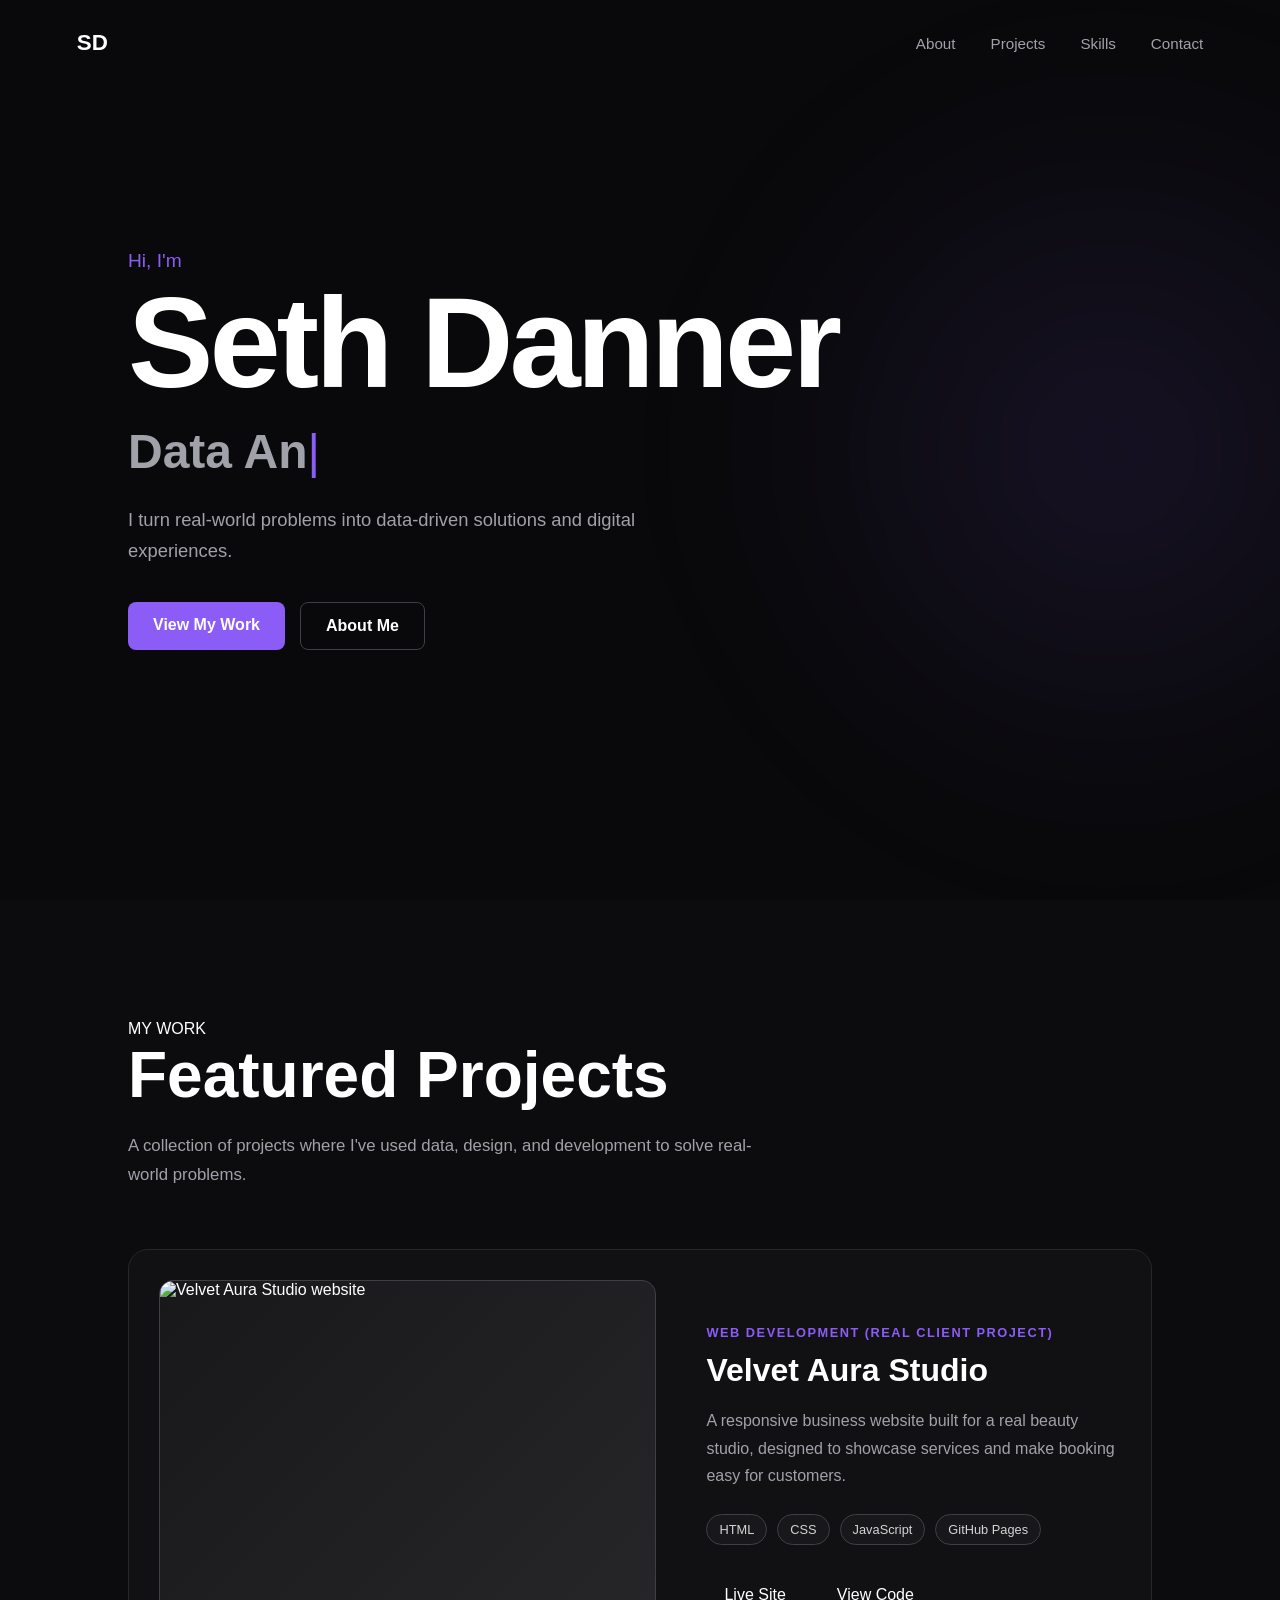
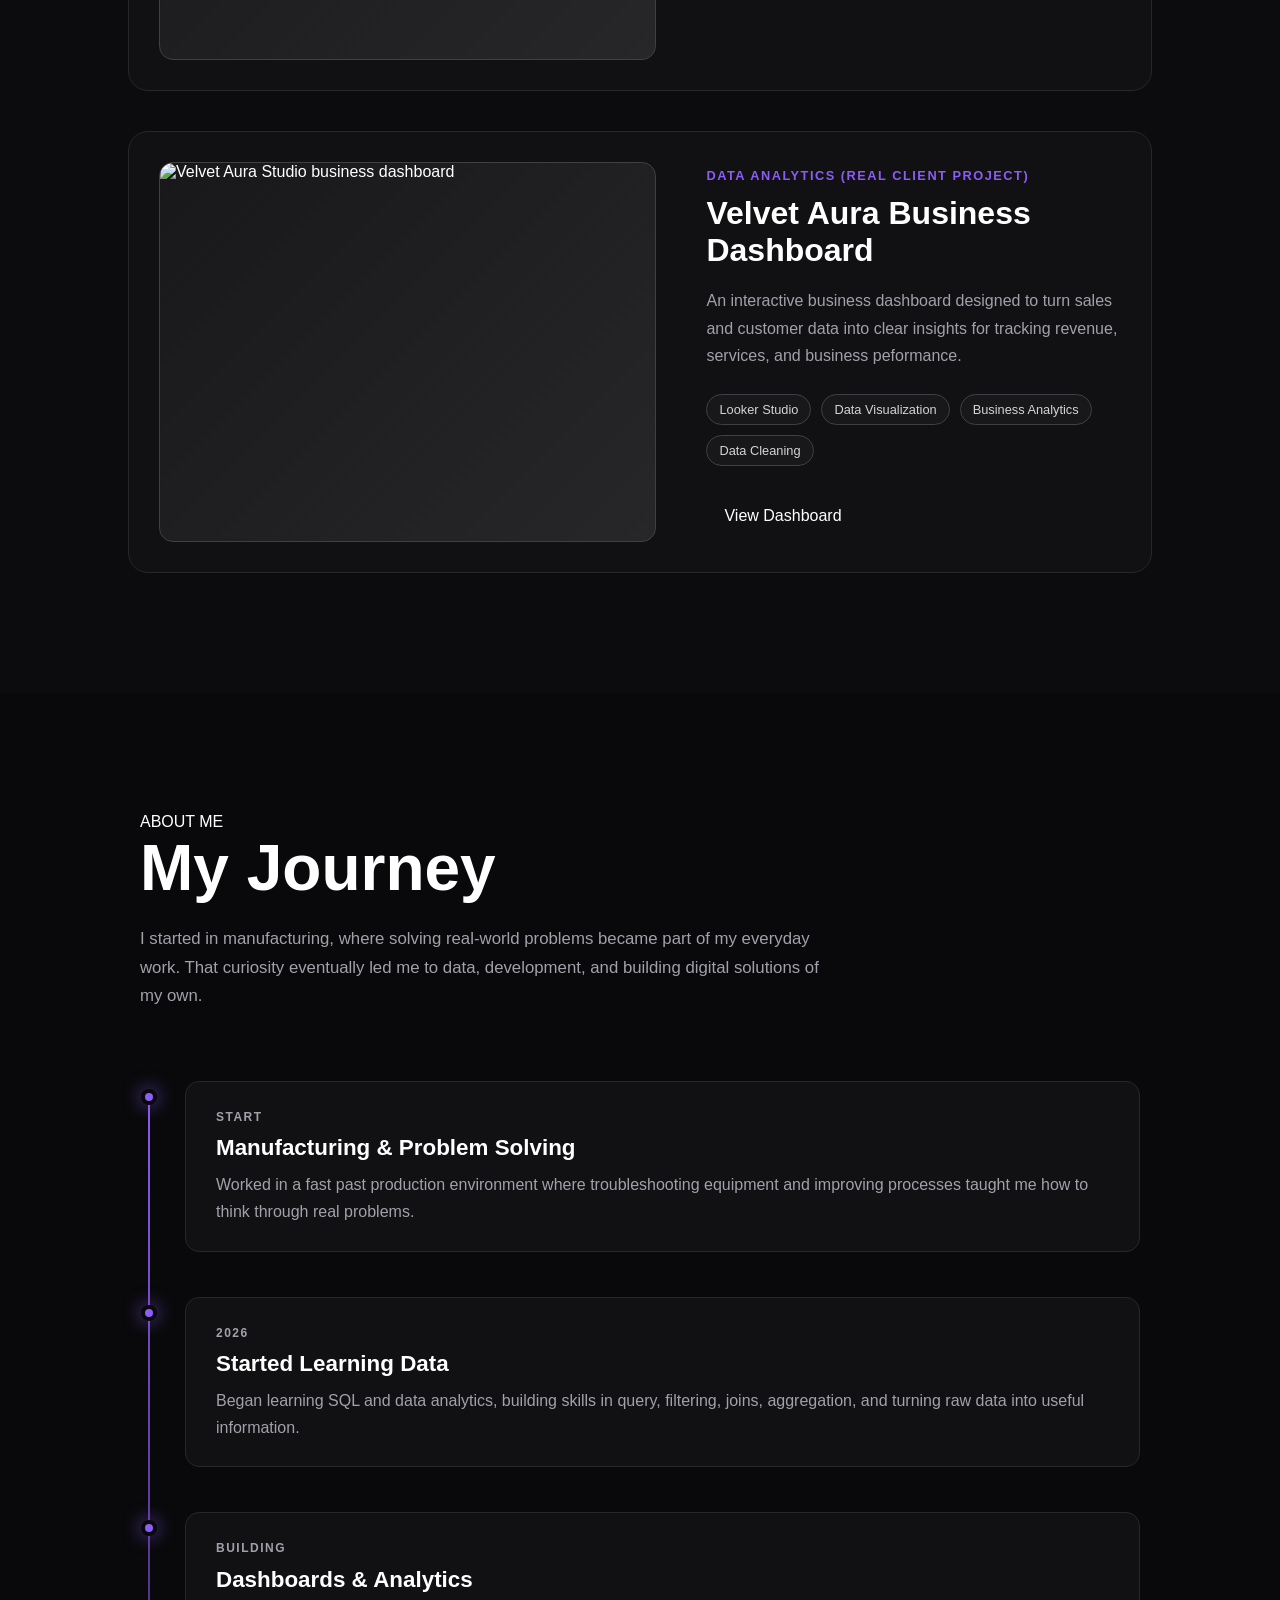
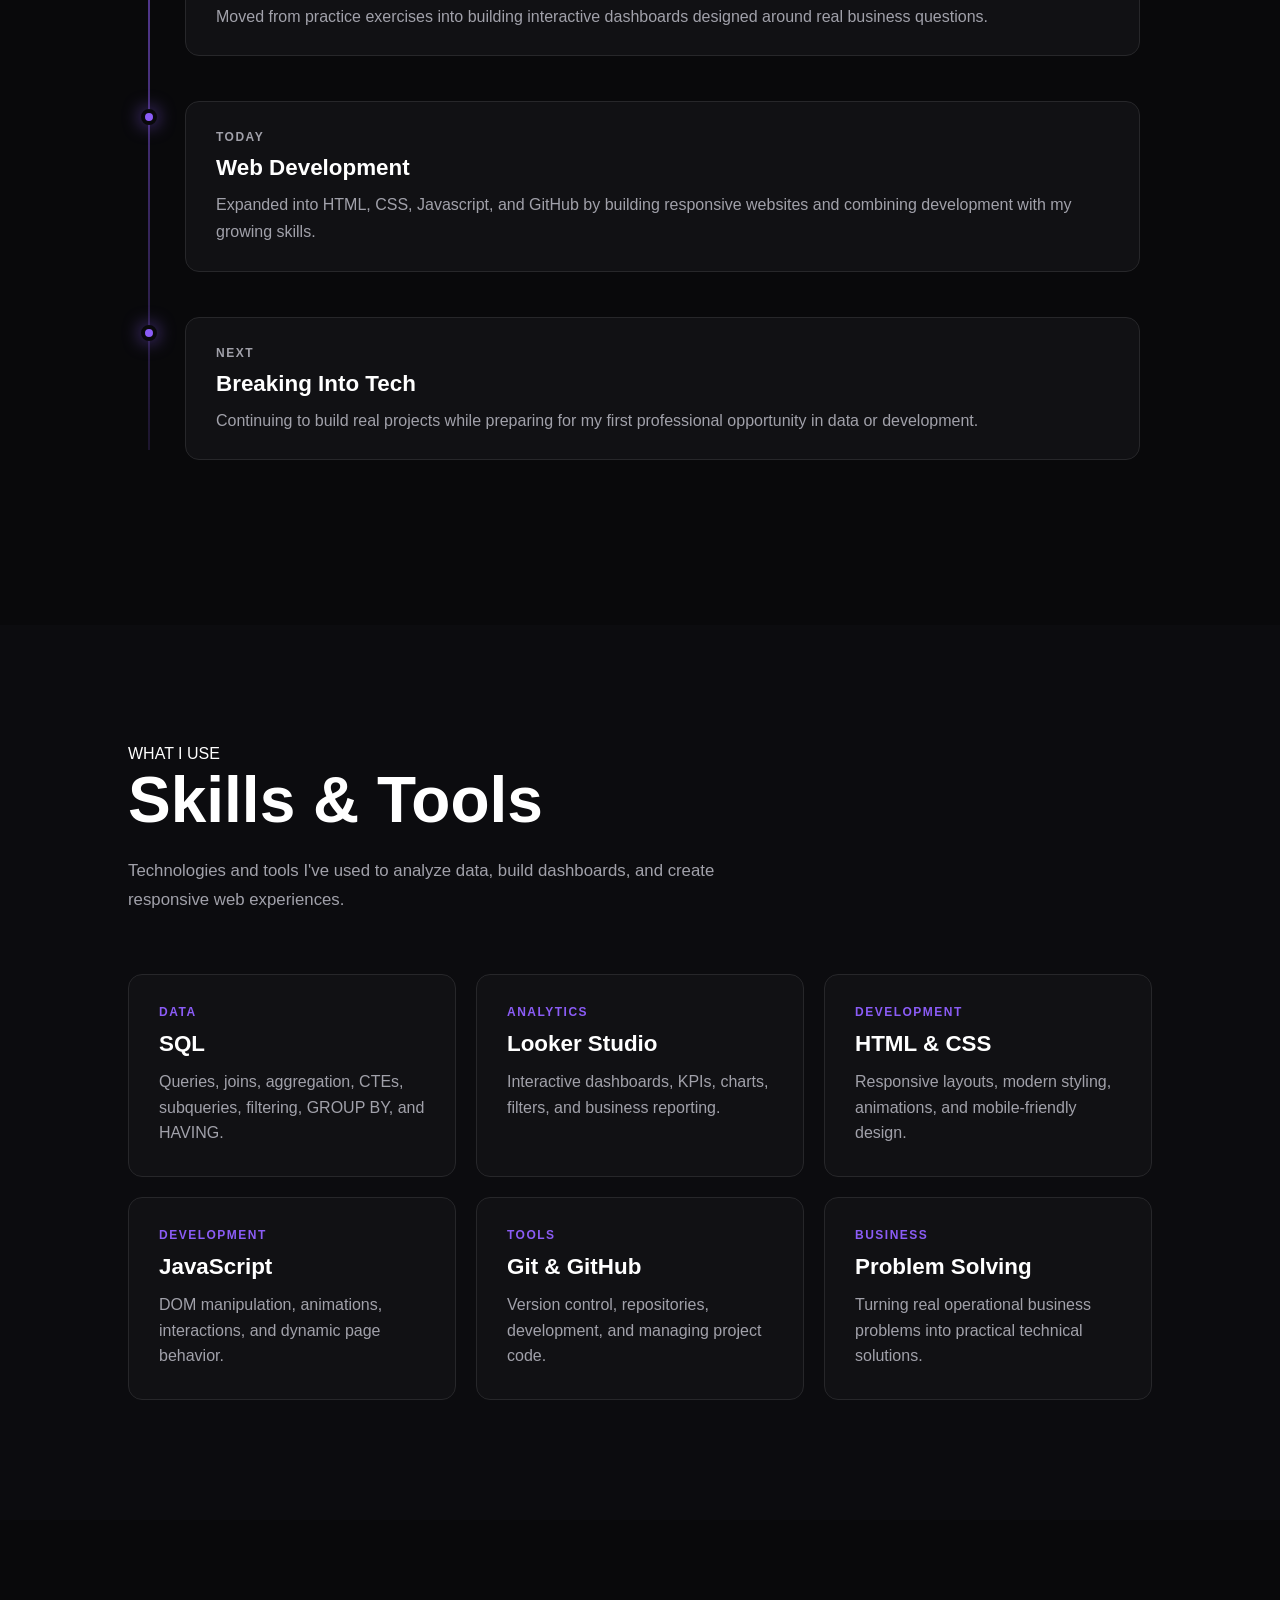
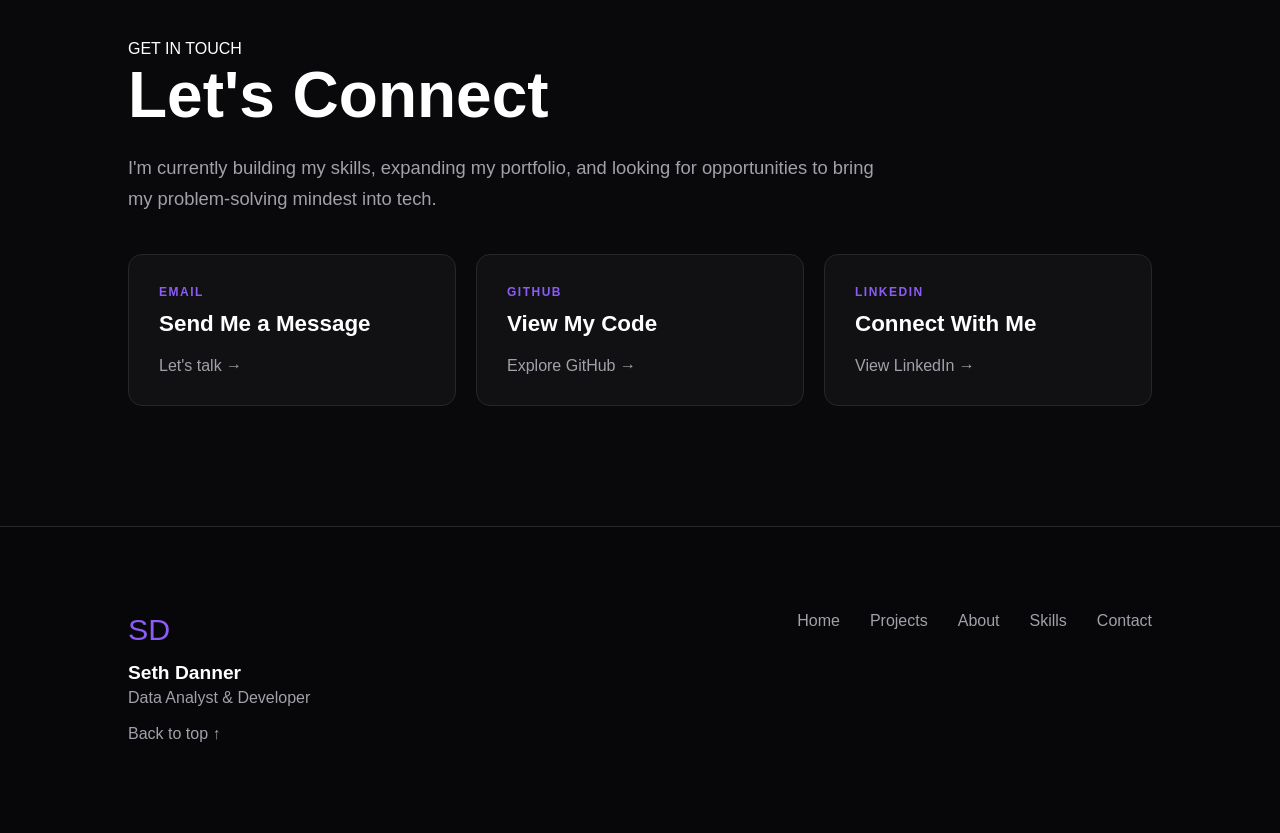
==== index.html @ 2f4bc8d3 "Add files via upload" ====
<!DOCTYPE html>
<html lang="en">

    <head>
        <meta charset="UTF-8">
        <meta name="viewport" content="width=device-width, initial-scale=1">

        <title>Seth Danner | Data Analyst & Developer</title>

        <link rel="stylesheet" href="style.css">
    </head>

    <body id="top">
        <nav class="navbar">
            <a href="#" class="nav-logo">SD</a>
            <div class="nav-links">
                <a href="#about">About</a>
                <a href="#projects">Projects</a>
                <a href="#skills">Skills</a>
                <a href="#contact">Contact</a>
            </div>
        </nav>
        <section class="hero">
            <div class="hero-content">
                <p class="intro">Hi, I'm</p>
                <h1>Seth Danner</h1>
                <h2>
                    <span id="role-text"></span><span class="typing-cursor">|</span>
                </h2>
                <p class="hero-description">
                    I turn real-world problems into data-driven solutions 
                    and digital experiences.
                </p>
                <div class="hero-buttons">
                    <a href="#projects" class="primary-btn">View My Work</a>
                    <a href="#about" class="secondary-btn">About Me</a>
                </div>
            </div>
        </section>
        <section class="projects" id="projects">
            <div class="projects-container">
                <p class="section-label">MY WORK</p>
                <h2 class="section-title">Featured Projects</h2>
                <p class="section-description">
                    A collection of projects where I've used data, design,
                    and development to solve real-world problems.
                </p>
                <div class="project-card">
                    <div class="project-image">
                        <img src="images/velvet-aura.png" alt="Velvet Aura Studio website">
                    </div>
                    <div class="project-info">
                        <p class="project-type">WEB DEVELOPMENT (REAL CLIENT PROJECT)</p>
                        <h3>Velvet Aura Studio</h3>
                        <p class="project-description">
                            A responsive business website built for a real beauty studio, 
                            designed to showcase services and make booking easy for customers.
                        </p>
                        <div class="project-tech">
                            <span>HTML</span>
                            <span>CSS</span>
                            <span>JavaScript</span>
                            <span>GitHub Pages</span>
                        </div>
                        <div class="project-links">
                            <a href="https://sethdanner-8.github.io/velvet-aura-website/" target="_blank">Live Site</a>
                            <a href="https://github.com/sethdanner-8/velvet-aura-website" target="_blank">View Code</a>
                        </div>
                    </div>
                </div>
                 <div class="project-card">
                    <div class="project-image">
                        <img src="images/velvet-dashboard.png" alt="Velvet Aura Studio business dashboard">
                    </div>
                    <div class="project-info">
                        <p class="project-type">DATA ANALYTICS (REAL CLIENT PROJECT)</p>
                        <h3>Velvet Aura Business Dashboard</h3>
                        <p class="project-description">
                            An interactive business dashboard designed to turn sales and customer data 
                            into clear insights for tracking revenue, services, and business peformance.
                        </p>
                        <div class="project-tech">
                            <span>Looker Studio</span>
                            <span>Data Visualization</span>
                            <span>Business Analytics</span>
                            <span>Data Cleaning</span>
                        </div>
                        <div class="project-links">
                            <a href="https://datastudio.google.com/reporting/dd746df4-8e2c-457a-8786-2385c30e2fd1" target="_blank">View Dashboard</a>
                        </div>
                    </div>
                </div>
            </div>
        </section>
        <section class="about" id="about">
            <div class="about-container">
                <p class="section-label">ABOUT ME</p>
                <h2 class="section-title">My Journey</h2>
                <p class="about-intro">
                    I started in manufacturing, where solving real-world problems 
                    became part of my everyday work. That curiosity eventually led me 
                    to data, development, and building digital solutions of my own.
                </p>
                <div class="timeline">
                    <div class="timeline-item">
                        <div class="timeline-dot"></div>
                        <div class="timeline-content">
                            <p class="timeline-year">START</p>
                            <h3>Manufacturing & Problem Solving</h3>
                            <p>
                                Worked in a fast past production environment where 
                                troubleshooting equipment and improving processes 
                                taught me how to think through real problems.
                            </p>
                        </div>
                    </div>
                    <div class="timeline-item">
                        <div class="timeline-dot"></div>
                        <div class="timeline-content">
                            <p class="timeline-year">2026</p>
                            <h3>Started Learning Data</h3>
                            <p>
                                Began learning SQL and data analytics, building skills 
                                in query, filtering, joins, aggregation, and 
                                turning raw data into useful information.
                            </p>
                        </div>
                    </div>
                       <div class="timeline-item">
                        <div class="timeline-dot"></div>
                        <div class="timeline-content">
                            <p class="timeline-year">BUILDING</p>
                            <h3>Dashboards & Analytics</h3>
                            <p>
                                Moved from practice exercises into building interactive 
                                dashboards designed around real business questions.
                            </p>
                        </div>
                    </div>
                       <div class="timeline-item">
                        <div class="timeline-dot"></div>
                        <div class="timeline-content">
                            <p class="timeline-year">TODAY</p>
                            <h3>Web Development</h3>
                            <p>
                                Expanded into HTML, CSS, Javascript, and GitHub by 
                                building responsive websites and combining development 
                                with my growing skills.
                            </p>
                        </div>
                    </div>
                       <div class="timeline-item">
                        <div class="timeline-dot"></div>
                        <div class="timeline-content">
                            <p class="timeline-year">NEXT</p>
                            <h3>Breaking Into Tech</h3>
                            <p>
                                Continuing to build real projects while preparing for 
                                my first professional opportunity in data or development.
                            </p>
                        </div>
                    </div>
                </div>
            </div>
        </section>
        <section class="skills" id="skills">
        <div class="skills-container">
            <p class="section-label">WHAT I USE</p>
            <h2 class="section-title">Skills & Tools</h2>
            <p class="skills-intro">
                Technologies and tools I've used to analyze data, 
                build dashboards, and create responsive web experiences.
            </p>
            <div class="skills-grid">
                <div class="skill-card">
                    <p class="skill-category">DATA</p>
                    <h3>SQL</h3>
                    <p>
                        Queries, joins, aggregation, CTEs, subqueries, 
                        filtering, GROUP BY, and HAVING.
                    </p>
                </div>
                <div class="skill-card">
                    <p class="skill-category">ANALYTICS</p>
                    <h3>Looker Studio</h3>
                    <p>
                        Interactive dashboards, KPIs, charts, filters, and business reporting.
                    </p>
                </div>
                <div class="skill-card">
                    <p class="skill-category">DEVELOPMENT</p>
                    <h3>HTML & CSS</h3>
                    <p>
                        Responsive layouts, modern styling, animations, and mobile-friendly design.
                    </p>
                </div>
                <div class="skill-card">
                    <p class="skill-category">DEVELOPMENT</p>
                    <h3>JavaScript</h3>
                    <p>
                        DOM manipulation, animations, interactions, 
                        and dynamic page behavior.
                    </p>
                </div>
                <div class="skill-card">
                    <p class="skill-category">TOOLS</p>
                    <h3>Git & GitHub</h3>
                    <p>
                        Version control, repositories, development, 
                        and managing project code.
                    </p>
                </div>
                <div class="skill-card">
                    <p class="skill-category">BUSINESS</p>
                    <h3>Problem Solving</h3>
                    <p>
                        Turning real operational business problems 
                        into practical technical solutions.
                    </p>
                </div>
            </div>
        </div>
        </section>
        <section class="contact" id="contact">
            <div class="container">
                <p class="section-label">GET IN TOUCH</p>
                <h2 class="section-title">Let's Connect</h2>
                <p class="contact-description">
                    I'm currently building my skills, expanding my portfolio, 
                    and looking for opportunities to bring my problem-solving 
                    mindest into tech.
                </p>
                <div class="contact-links">
                    <a href="mailto:sethdanner03@icloud.com" class="contact-card">
                        <p class="contact-type">EMAIL</p>
                        <h3>Send Me a Message</h3>
                        <span>Let's talk &rarr;</span>
                    </a>
                    <a href="https://github.com/sethdanner-8" target="_blank" class="contact-card">
                        <p class="contact-type">GITHUB</p>
                        <h3>View My Code</h3>
                        <span>Explore GitHub &rarr;</span>
                    </a>
                    <a href="https://www.linkedin.com/in/seth-danner-46854a3a0/" target="_blank" class="contact-card">
                        <p class="contact-type">LINKEDIN</p>
                        <h3>Connect With Me</h3>
                        <span>View LinkedIn &rarr;</span>
                    </a>
                </div>
            </div>
        </section>
        <footer class="footer">
            <div class="footer-container">
                <div class="footer-brand">
                    <a href="#top" class="footer-logo">SD</a>
                    <p>
                        Seth Danner
                    </p>
                    <span>Data Analyst & Developer</span>
                    <a href="#top" class="footer-top-link">
                        Back to top &uarr;
                    </a>
                </div>
                <div class="footer-links">
                    <a href="#top">Home</a>
                    <a href="#projects">Projects</a>
                    <a href="#about">About</a>
                    <a href="#skills">Skills</a>
                    <a href="#contact">Contact</a>
                </div>
            </div>
        </footer>
        <script src="script.js"></script>
    </body>
</html>
---- style.css ----
* {
    margin: 0;
    padding: 0;
    box-sizing: border-box;
}
html {
    scroll-behavior: smooth;
}
body {
    background: #09090b;
    color: white;
    font-family: Arial, Helvetica, sans-serif;
}
.hero {
    min-height: 100vh;
    display: flex;
    align-items: cemter;
    padding: 0 10%;
    flex-direction: column;
    justify-content: center;
}
.hero-content {
    max-width: 800px;
}
.intro {
    font-size: 1.2rem;
    color: #8b5cf6;
    margin-bottom: 10px;
}
.hero h1 {
    font-size: clamp(4rem, 10vw, 8rem);
    line-height: 0.95;
    letter-spacing: -4px;
}
.hero h2 {
    font-size: clamp(1.5rem, 4vw, 3rem);
    color: #a1a1aa;
    margin-top: 20px;
}
.hero-description {
    max-width: 600px;
    font-size: 1.15rem;
    line-height: 1.7;
    color: #a1a1aa;
    margin-top: 25px;
}
.hero-buttons {
    display: flex;
    gap: 15px;
    margin-top: 35px;
}
.hero-buttons a {
    text-decoration: none;
    padding: 14px 25px;
    border-radius: 8px;
    font-weight: bold;
    transition: 0.3s ease;
}
.primary-btn {
    background: #8b5cf6;
    color: white;
}
.primary-btn:hover {
    transform: translateY(-3px);
    background: #7c3ead;
}
.secondary-btn {
    color: white;
    border: 1px solid #3f3f46;
}
.secondary-btn:hover {
    transform: translateY(-3px);
    border-color: #8b5cf6;
}
.navbar {
    position: absolute;
    top: 0;
    left: 0;
    width: 100%;
    display: flex;
    justify-content: space-between;
    align-items: center;
    padding: 30px clamp(30px, 6vw, 100px);
    z-index: 100;
}
.nav-logo {
    color: white;
    text-decoration: none;
    font-size: 1.4rem;
    font-weight: bold;
}
.nav-links {
    display: flex;
    gap: 35px;
}
.nav-links a {
    color: #a1a1aa;
    text-decoration: none;
    font-size: 0.95rem;
    transition: 0.3s ease;
}
.navlinks a:hover {
    color: #8b5cf6;
}
.hero {
    position: relative;
    overflow: hidden;
}
.hero::before {
    content: "";
    position: absolute;
    width: 850px;
    height: 850px;
    right: -20%;
    top: 50%;
    transform: translateY(-50%);
    background: radial-gradient(
        circle,
        rgba(139, 92, 246, 0.12) 0%,
        rgba(139, 92, 246, 0.04) 40%,
        transparent 70%
    );
    border-radius: 50%;
    filter: blur(70px);
    pointer-events: none;
}
.hero-content {
    position: relative;
    z-index: 1;
}
.typing-cursor {
    color: #8b5cf6;
    font-weight: 400;
    animation: blink 0.8s infinite;
}
@keyframes blink {
    0%, 50% {
        opacity: 1;
    }
    51%, 100% {
        opacity: 0;
    }
}
.intro,
.hero h1,
.hero h2,
.hero-description,
.hero-buttons {
    opacity: 0;
    transform: translateY(25px);
    animation: heroFadeUp 0.8s ease forwards;
}
.intro {
    animation-delay: 0.15s;
}
.hero h1 {
    animation-delay: 0.3s;
}
.hero h2 {
    animation-delay: 0.5s;
}
.hero-description {
    animation-delay: 0.7s;
}
.hero-buttons {
    animation-delay: 0.9s;
}
@keyframes heroFadeUp {
    from {
        opacity: 0;
        transform: translateY(25px);
    }
    to {
        opacity: 1;
        transform: translateY(0);
    }
}
/* PROJECTS SECTION */
.projects {
    padding: 120px 10%;
    background: #0c0c0f;
    margin: 0 auto;
}
.section-title {
    font-size: clamp(2.5rem, 5vw, 4rem);
    margin-bottom: 20px;
}
.section-description {
    max-width : 650px;
    color: #a1a1aa;
    font-size: 1.05rem;
    line-height: 1.7;
    margin-bottom: 60px;
}
.project-card {
    display: grid;
    grid-template-columns: 1.2fr 1fr;
    gap: 50px;
    align-items: center;
    padding: 30px;
    background: #111114;
    border: 1px solid #27272a;
    border-radius: 20px;
}
.project-image {
    min-height: 380px;
    background: linear-gradient(
        135deg,
        #18181b,
        #27272a
    );
    border-radius: 14px;
    border: 1px solid #3f3f46;
}
.project-type {
    color: #8b5cf6;
    font-size: 0.8rem;
    font-weight: bold;
    letter-spacing: 1.5px;
    margin-bottom: 12px;
}
.project-info h3 {
    font-size: 2rem;
    margin-bottom: 18px;
}
.project-description {
    color:#a1a1aa;
    line-height: 1.7;
    margin-bottom: 25px;
}
.project-tech {
    display: flex;
    flex-wrap: wrap;
    gap: 10px;
    margin-bottom: 30px;
}
.project-tech span {
    padding: 7px 12px;
    background: #18181b;
    color: #d4d4d8;
    border: 1px solid #3f3f46;
    border-radius: 20px;
    font-size: 0.8rem;
}
.project-links {
    display: flex;
    gap: 15px;
}
.project-links a {
    color: white;
    text-decoration: none;
    padding: 11px 18px;
    border-radius: 8px;
    transition: 0.3s ease;
}
.project-links a:hover {
    border-color: #8b5cf6;
    transform: translateY(-2px);
}
.project-image {
    overflow: hidden;
}
.project-image img {
    width:100%;
    height: 100%;
    object-fit: cover;
    display: block;
    transition: transform 0.5s ease;
}
.project-card:hover .project-image img {
    transform: scale(1.03);
}
.project-card + .project-card {
    margin-top: 40px;
}
.about {
    padding: 120px 10%;
    background: #09090b;
}
.about-container {
    max-width:  1000px;
    margin: 0 auto;
}
.about-intro {
    max-width: 700px;
    color: #a1a1aa;
    font-size: 1.05rem;
    line-height: 1.7;
    margin-bottom: 70px;
}
.timeline {
    position: relative;
    padding-left: 45px;
}
.timeline::before {
    content: "";
    position: absolute;
    left: 8px;
    top: 10px;
    bottom: 10px;
    width: 2px;
    background: linear-gradient(
        to bottom,
        #8b5cf6,
        rgba(139, 92, 246, 0.15)
    );
}
.timeline-item {
    position: relative;
    margin-bottom: 45px;
    opacity: 0;
    transform: translateY(30px);
    transition:
    opacity 0.7s ease,
    transform 0.7s ease;
}
.timeline-dot {
    position: absolute;
    left: -44px;
    top: 8px;
    width: 16px;
    height: 16px;
    background: #8b5cf6;
    border: 4px solid #09090b;
    border-radius: 50%;
    box-shadow: 0 0 18px rgba(139, 92, 246, 0.7);
}
.timeline-content {
    padding: 25px 30px;
    background: #111114;
    border:  1px solid #27272a;
    border-radius: 14px;
    transition: 0.3s ease;
}
.timeline-content:hover {
    border-color: #8b5cf6;
    transform: translateX(5px);
}
.timeline-year {
    color: #8b5cf6;
    font-size: 0.75rem;
    font-weight: bold;
    letter-spacing: 1.5px;
    margin-bottom: 8px;
}
.timeline-content h3 {
    font-size: 1.4rem;
    margin-bottom: 10px;
}
.timeline-content p:not(timeline-year) {
    color: #a1a1aa;
    line-height: 1.7;
}
.timeline-item.show {
    opacity: 1;
    transform: translateY(0);
}
.skills {
    padding: 120px 10%;
    background: #0c0c0f;
}
.skills-container {
    max-width: 1200px;
    margin: 0 auto;
}
.skills-intro {
    max-width: 650px;
    color: #a1a1aa;
    font-size:1.05rem;
    line-height: 1.7;
    margin-bottom: 60px;
}
.skills-grid {
    display: grid;
    grid-template-columns: repeat(3, 1fr);
    gap: 20px;
}
.skill-card {
    padding: 30px;
    background: #111114;
    border: 1px solid #27272a;
    border-radius: 14px;
    transition: 0.3s ease;
}
.skills-card:hover {
    transform: translateY(-6px);
    border-color: #8b5cf6;
}
.skill-category {
    color: #8b5cf6;
    font-size: 0.75rem;
    font-weight: bold;
    letter-spacing: 1.5px;
    margin-bottom: 12px;
}
.skill-card h3 {
    font-size: 1.4rem;
    margin-bottom: 12px;
}
.skill-card p:not(.skill-category) {
    color: #a1a1aa;
    line-height: 1.6;
}
.skill-card {
    opacity: 0;
    transform: translateY(30px);
}
.skill-card.show {
    opacity: 1;
    transform: translateY(0);
    transition:
    opacity 0.6s ease,
    transform 0.6s ease,
    border-color 0.3s ease;
}
.contact {
    padding: 120px 10%;
    background: #09090b;
}
.contact-container {
    max-width: 1200px;
    margin: 0 auto;
    width: 100%
}
.contact-description {
    max-width: 750px;
    color: #a1a1aa;
    font-size: 1.15rem;
    line-height: 1.7;
    margin-bottom: 40px;
    margin-top: 15px;
}
.contact-links {
    display: grid;
    grid-template-columns: repeat(3, 1fr);
    gap: 20px;
}
.contact-card {
    padding: 30px;
    background: #111114;
    border: 1px solid #27272a;
    border-radius: 14px;
    color: white;
    text-decoration: none;
    transition: 0.3s ease;
}
.content-card:hover {
    transform: translateY(-6px);
    border-color: #8b5cf6;
}
.contact-type {
    color: #8b5cf6;
    font-size: 0.75rem;
    font-weight: bold;
    letter-spacing: 1.5px;
    margin-bottom: 12px;
}
.contact-card h3 {
    font-size: 1.4rem;
    margin-bottom: 20px;
}
.contact-card span {
    color: #a1a1aa;
    font-size: 0.prem;
    transition: 0.3s ease;
}
.contact-card:hover span {
    color: #8b5cf6;
}
.footer {
    padding: 85px 10% 40px;
    background: #070709;
    border-top: 1px solid #27272a;
}
.footer-container {
    max-width: 1200px;
    margin: 0 auto;
    display: flex;
    justify-content: space-between;
    align-items: flex-start;
    padding-bottom: 50px;
}
.footer-logo {
    display: inline-block;
    color: #8b5cf6;
    text-decoration: none;
    font-size: 1.9rem;
    margin-bottom: 15px;
}
.footer-brand p {
    font-size: 1.2rem;
    font-weight: bold;
    margin-bottom: 5px;
}
.footer-brand span {
    color: #a1a1aa;
    font-size: 1rem;
}
.footer-links {
    display: flex;
    gap: 30px;
}
.footer-links a {
    color: #a1a1aa;
    text-decoration: none;
    transition: 0.3s ease;
    font-size: 1rem;
}
.footer-links a:hover {
    color: #8b5cf6;
}
.footer-bottom {
    max-width: 1200px;
    margin: 0 auto;
    padding-top: 25px;
    border-top: 1px solid #27272a;
    display: flex;
    justify-content: space-between;
    align-items: center;
}
.footer-bottom p {
    color: #71717a;
    font-size: 0.95rem;
}
.back-to-top {
    color: #a1a1aa;
    text-decoration: none;
    font-size: 1rem;
    transition: 0.3 ease;
}
.back-to-top:hover {
    color: #8b5cf6;
    transform: translateY(-3px);
}
.footer-top-link {
    display: block;
    margin-top: 18px;
    color: #a1a1aa;
    text-decoration: none;
    font-size: 1rem;
    transition: 0.3s ease;
}
.footer-top-link:hover {
    color:8b5cf6;
    transform: translateY(-2px);
}
  
@media (max-width: 800px) {
    .projects {
        padding: 90px 6%;
    }
    .project-card {
        grid-template-columns: 1fr;
        gap: 30px;
    }
    .project-image {
        min-height: 250px;
    }
    .about {
        padding: 90px 6%;
    }
    .timeline {
        padding-left: 35px;
    }
    .timeline-content {
        padding: 20px;
    }
    .timeline-dot {
        left: -34px;
    }
    .skills {
        padding: 90px 6%;
    }
    .skills-grid {
        grid-template-columns: 1fr;
    }
    .contact {
        padding: 90px 6%;
    }
    .contact-links {
        grid-template-columns: 1fr;
    }
    .footer {
        padding: 60px 6%25px;
    }
    .footer-container {
        flex-direction: column;
        gap: 35px;
    }
    .footer-links {
        flex-wrap: wrap;
        gap: 20px;
    }
    .footer-bottom {
        flex-direction: column;
        align-items: flex-start;
        gap: 15px;
    }

}
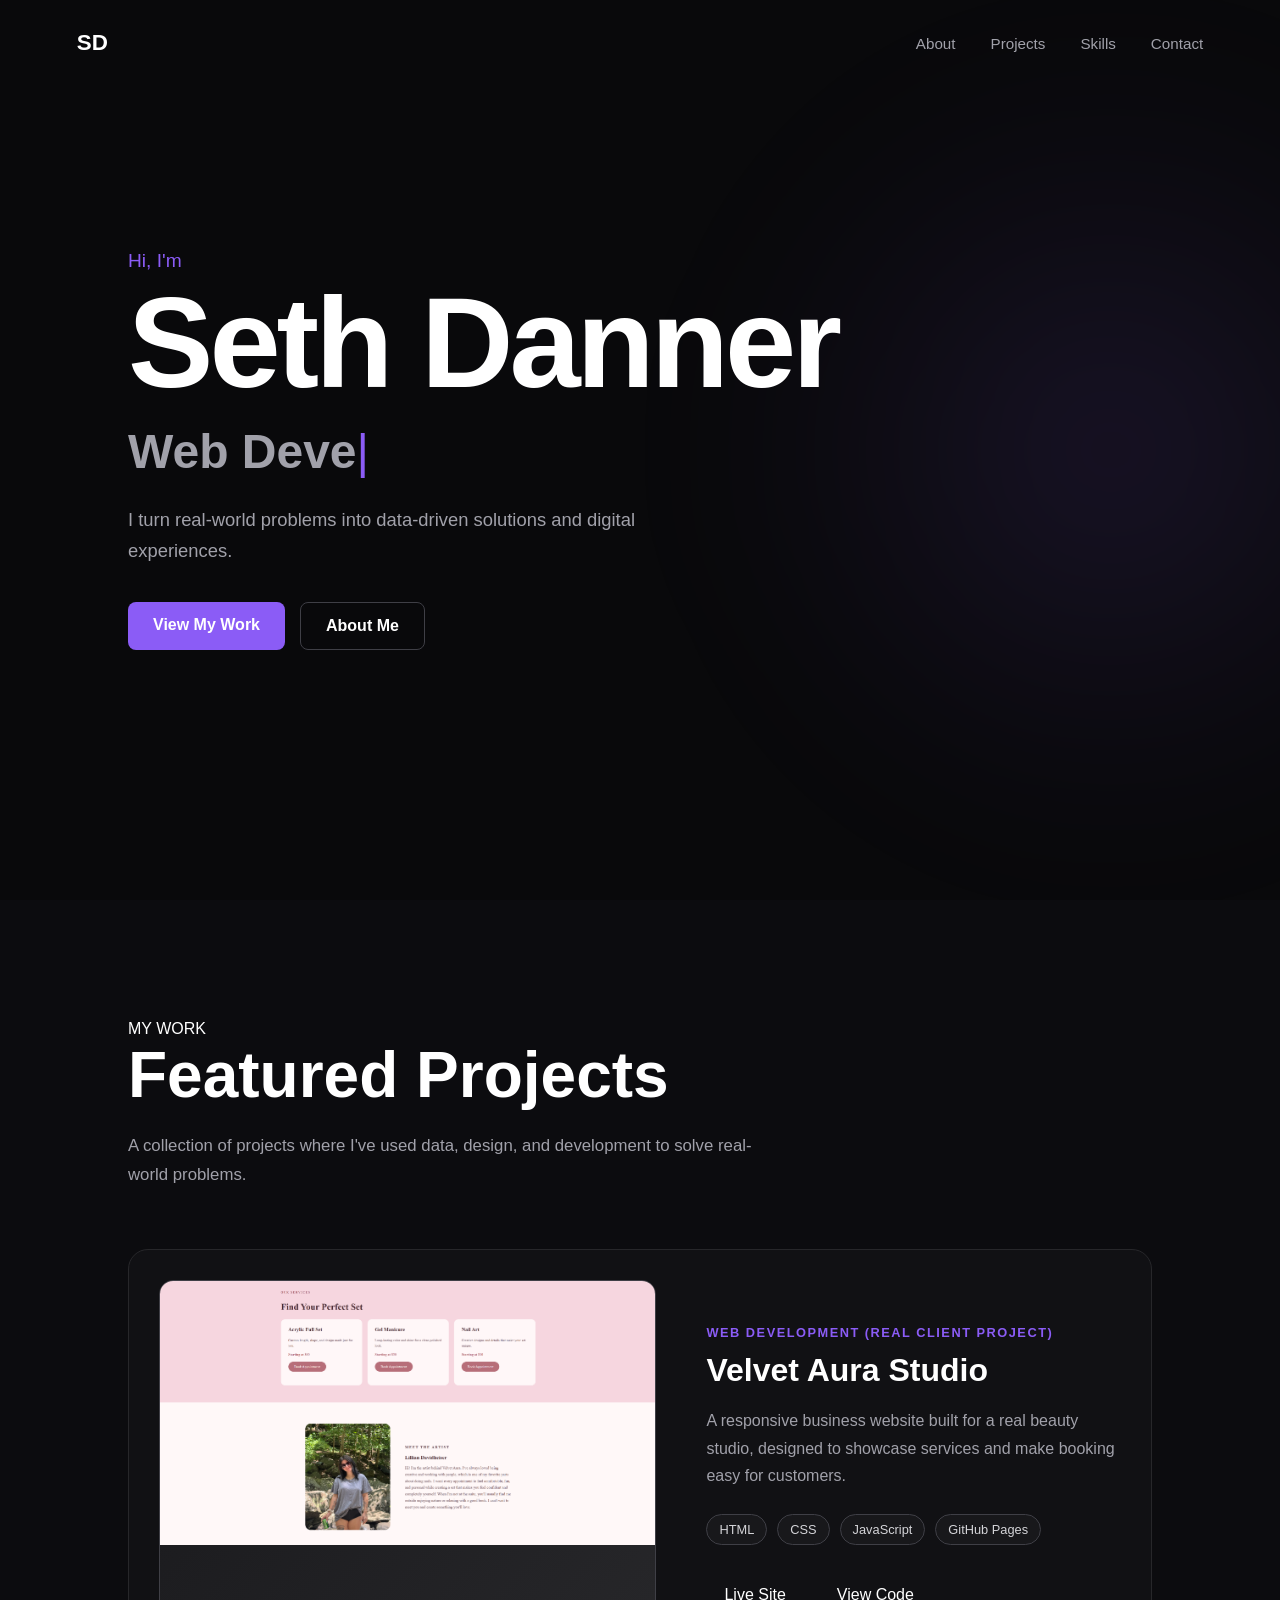
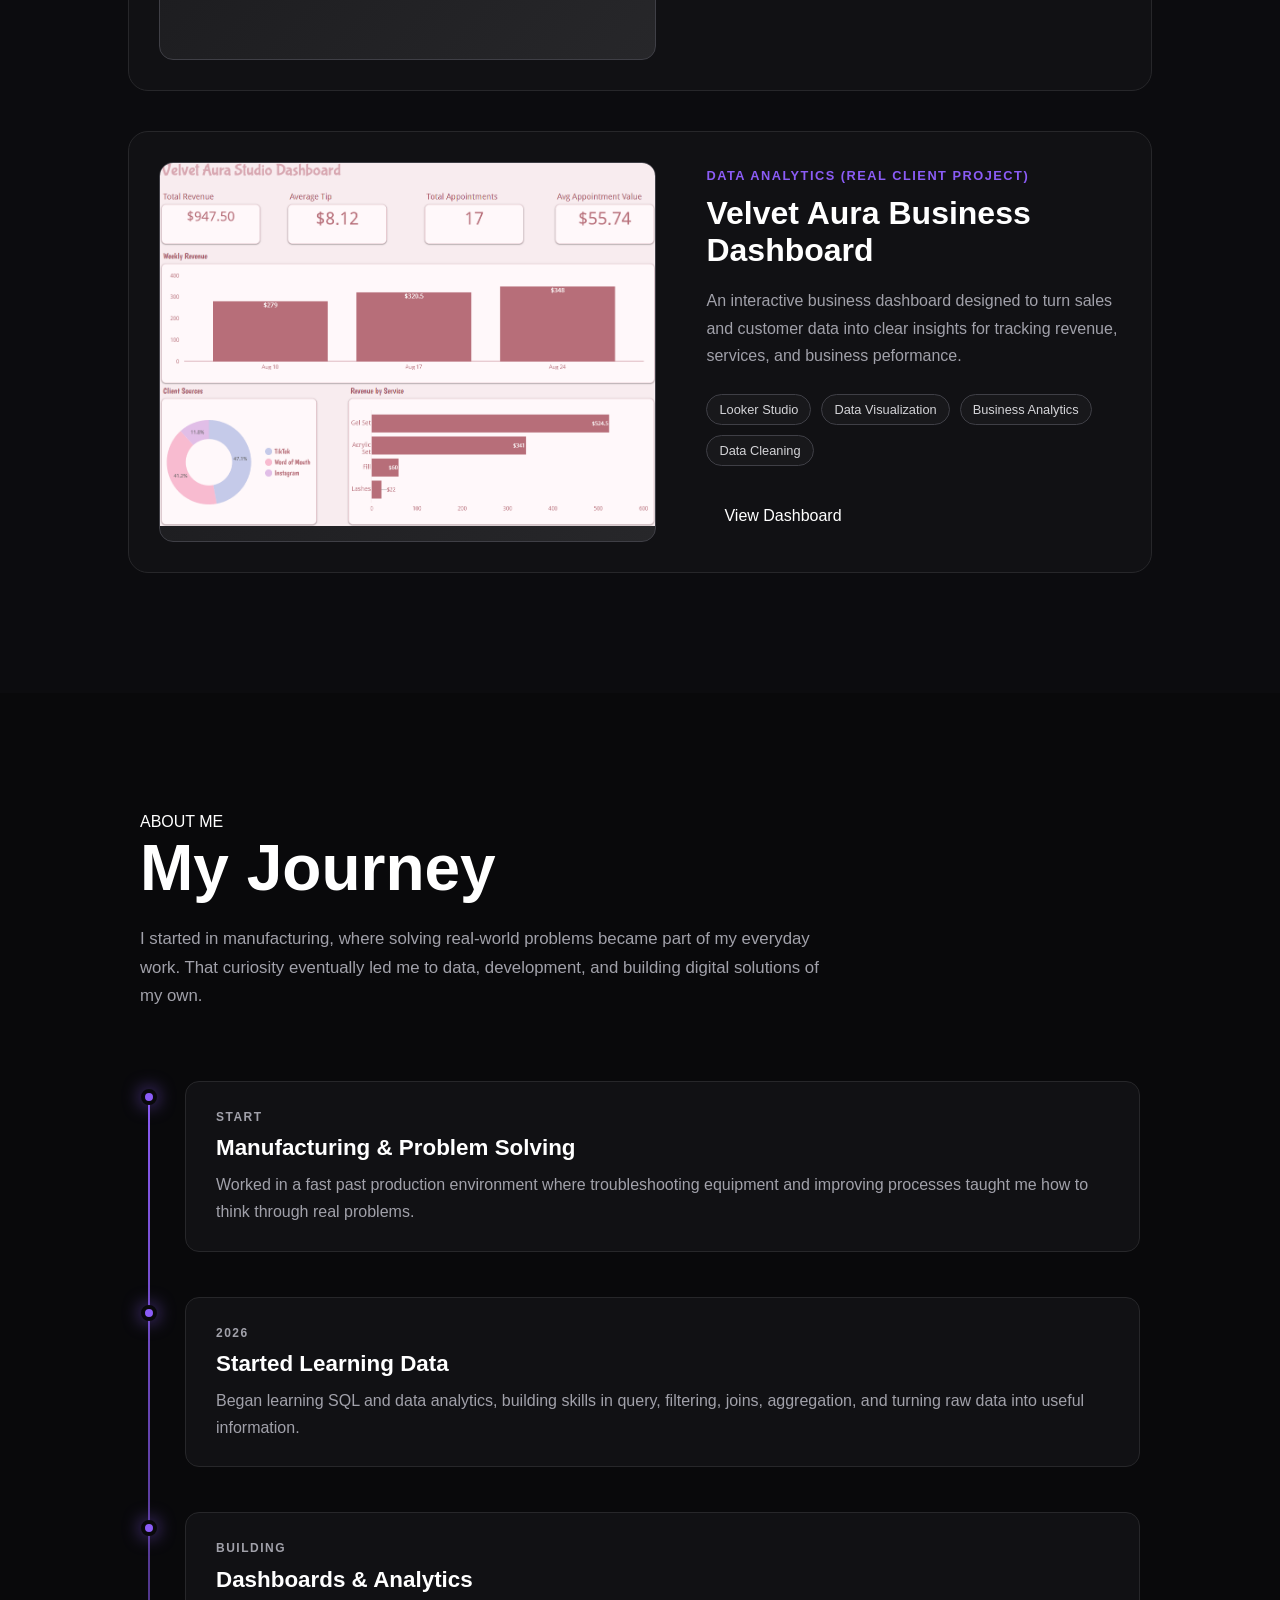
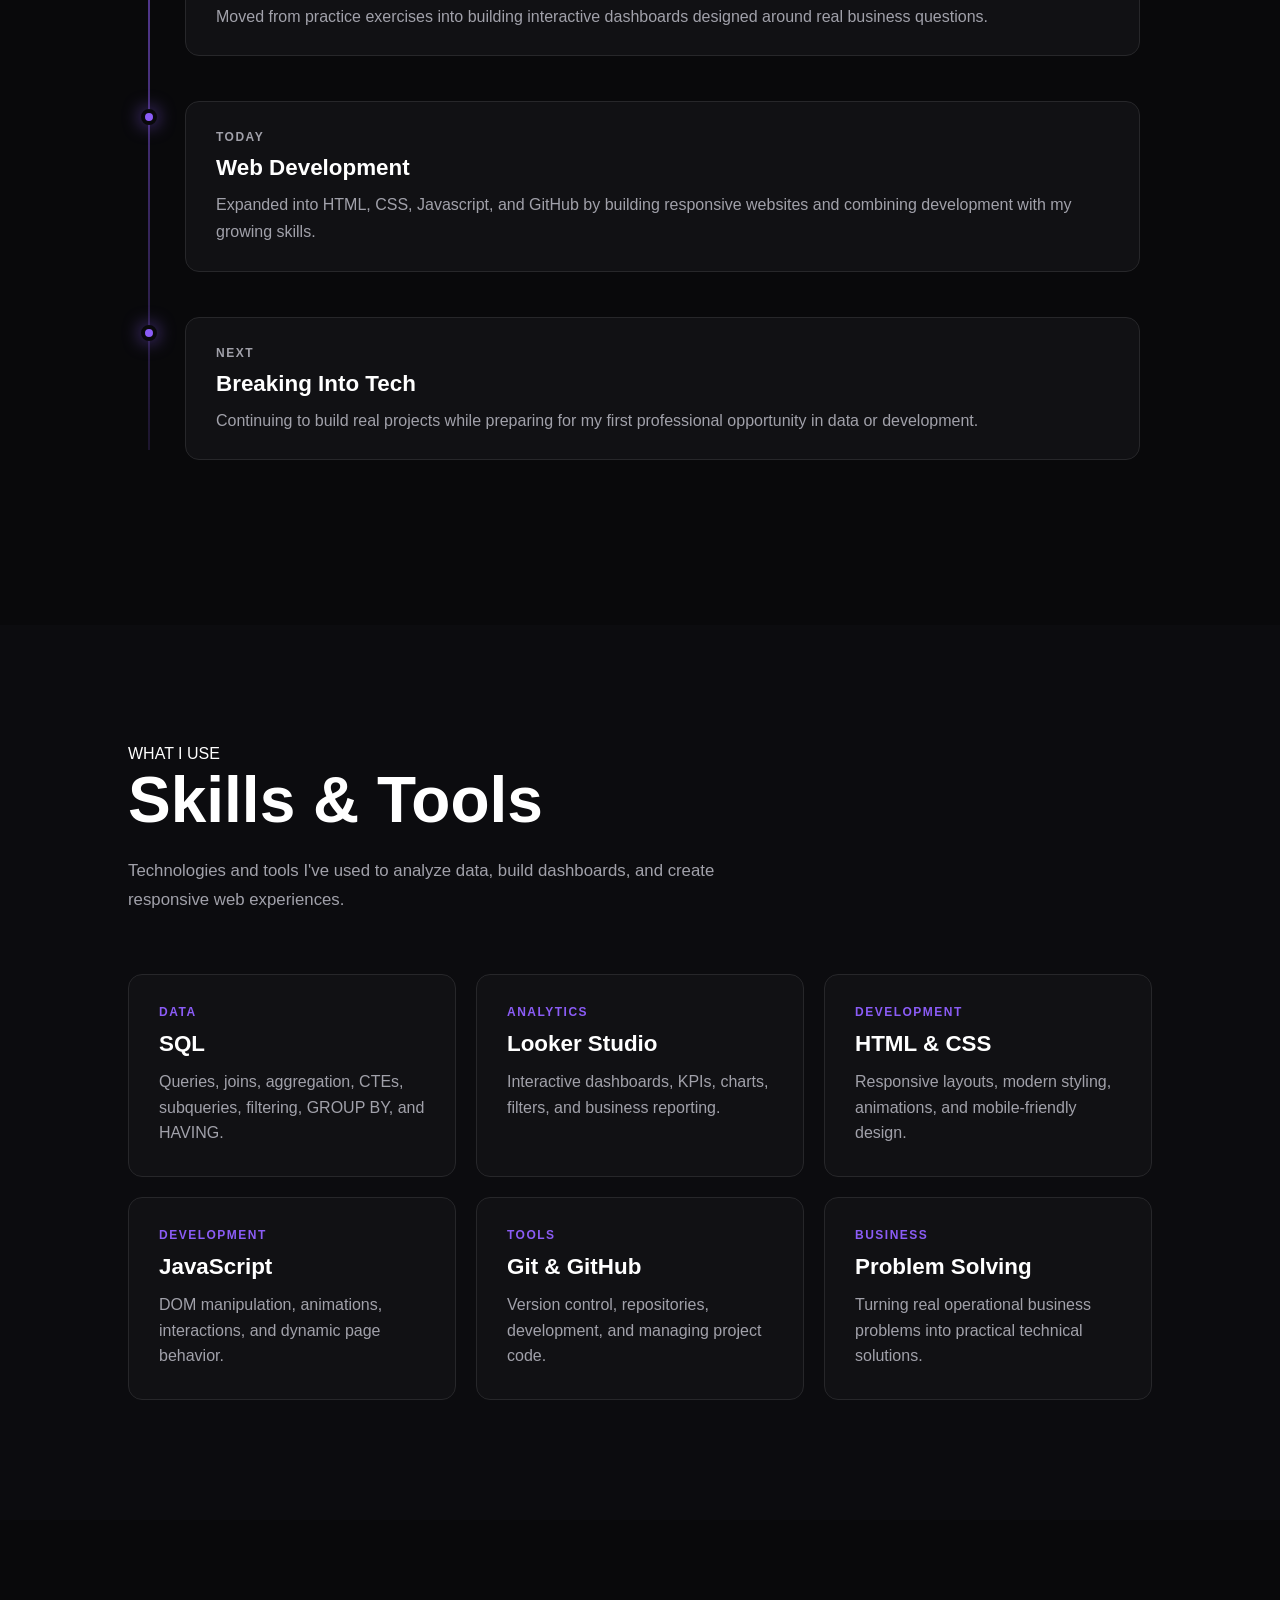
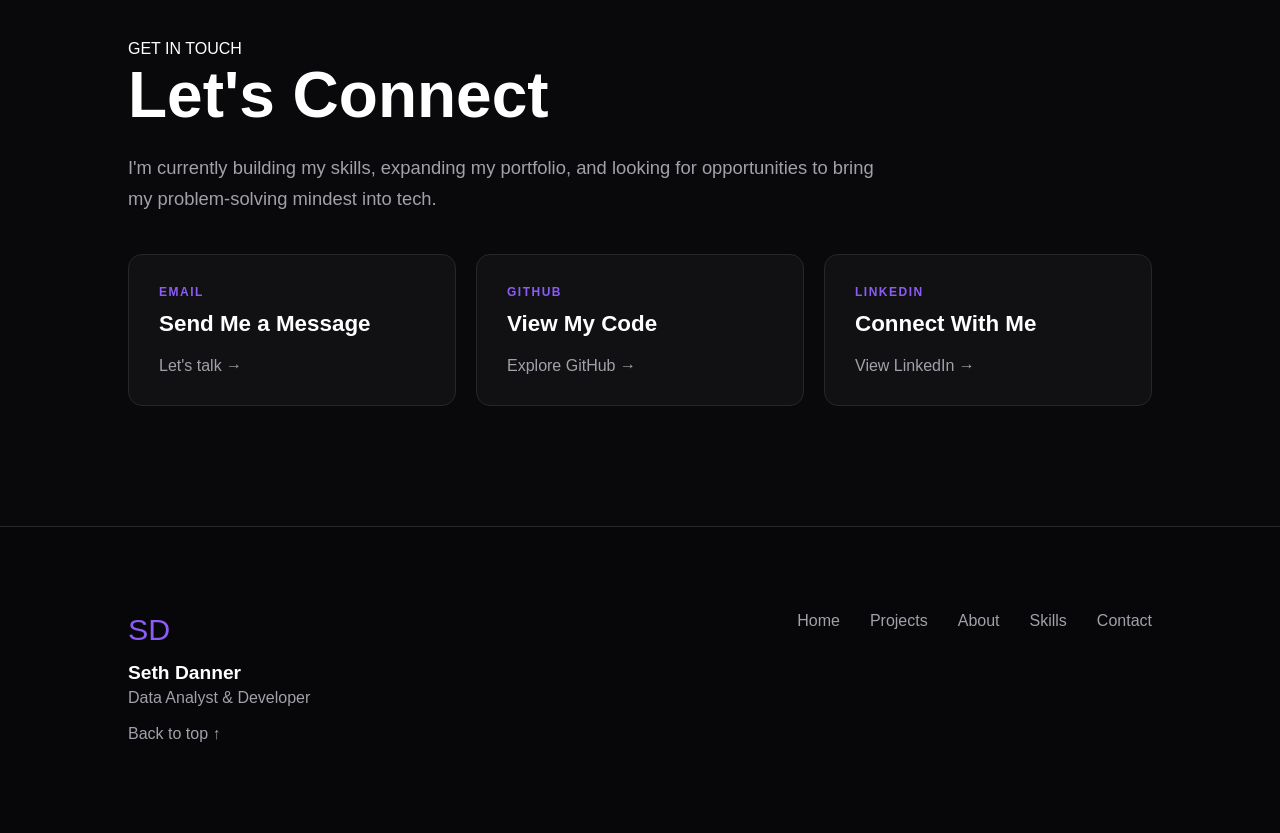
==== commit a4a4e69d: "Fix HTML structure and ensure proper formatting" ====
--- a/index.html
+++ b/index.html
@@ -47,7 +47,7 @@
                 </p>
                 <div class="project-card">
                     <div class="project-image">
-                        <img src="images/velvet-aura.png" alt="Velvet Aura Studio website">
+                        <img src="velvet-aura.png" alt="Velvet Aura Studio website">
                     </div>
                     <div class="project-info">
                         <p class="project-type">WEB DEVELOPMENT (REAL CLIENT PROJECT)</p>
@@ -70,7 +70,7 @@
                 </div>
                  <div class="project-card">
                     <div class="project-image">
-                        <img src="images/velvet-dashboard.png" alt="Velvet Aura Studio business dashboard">
+                        <img src="velvet-dashboard.png" alt="Velvet Aura Studio business dashboard">
                     </div>
                     <div class="project-info">
                         <p class="project-type">DATA ANALYTICS (REAL CLIENT PROJECT)</p>
@@ -272,4 +272,4 @@
         </footer>
         <script src="script.js"></script>
     </body>
-</html>+</html>
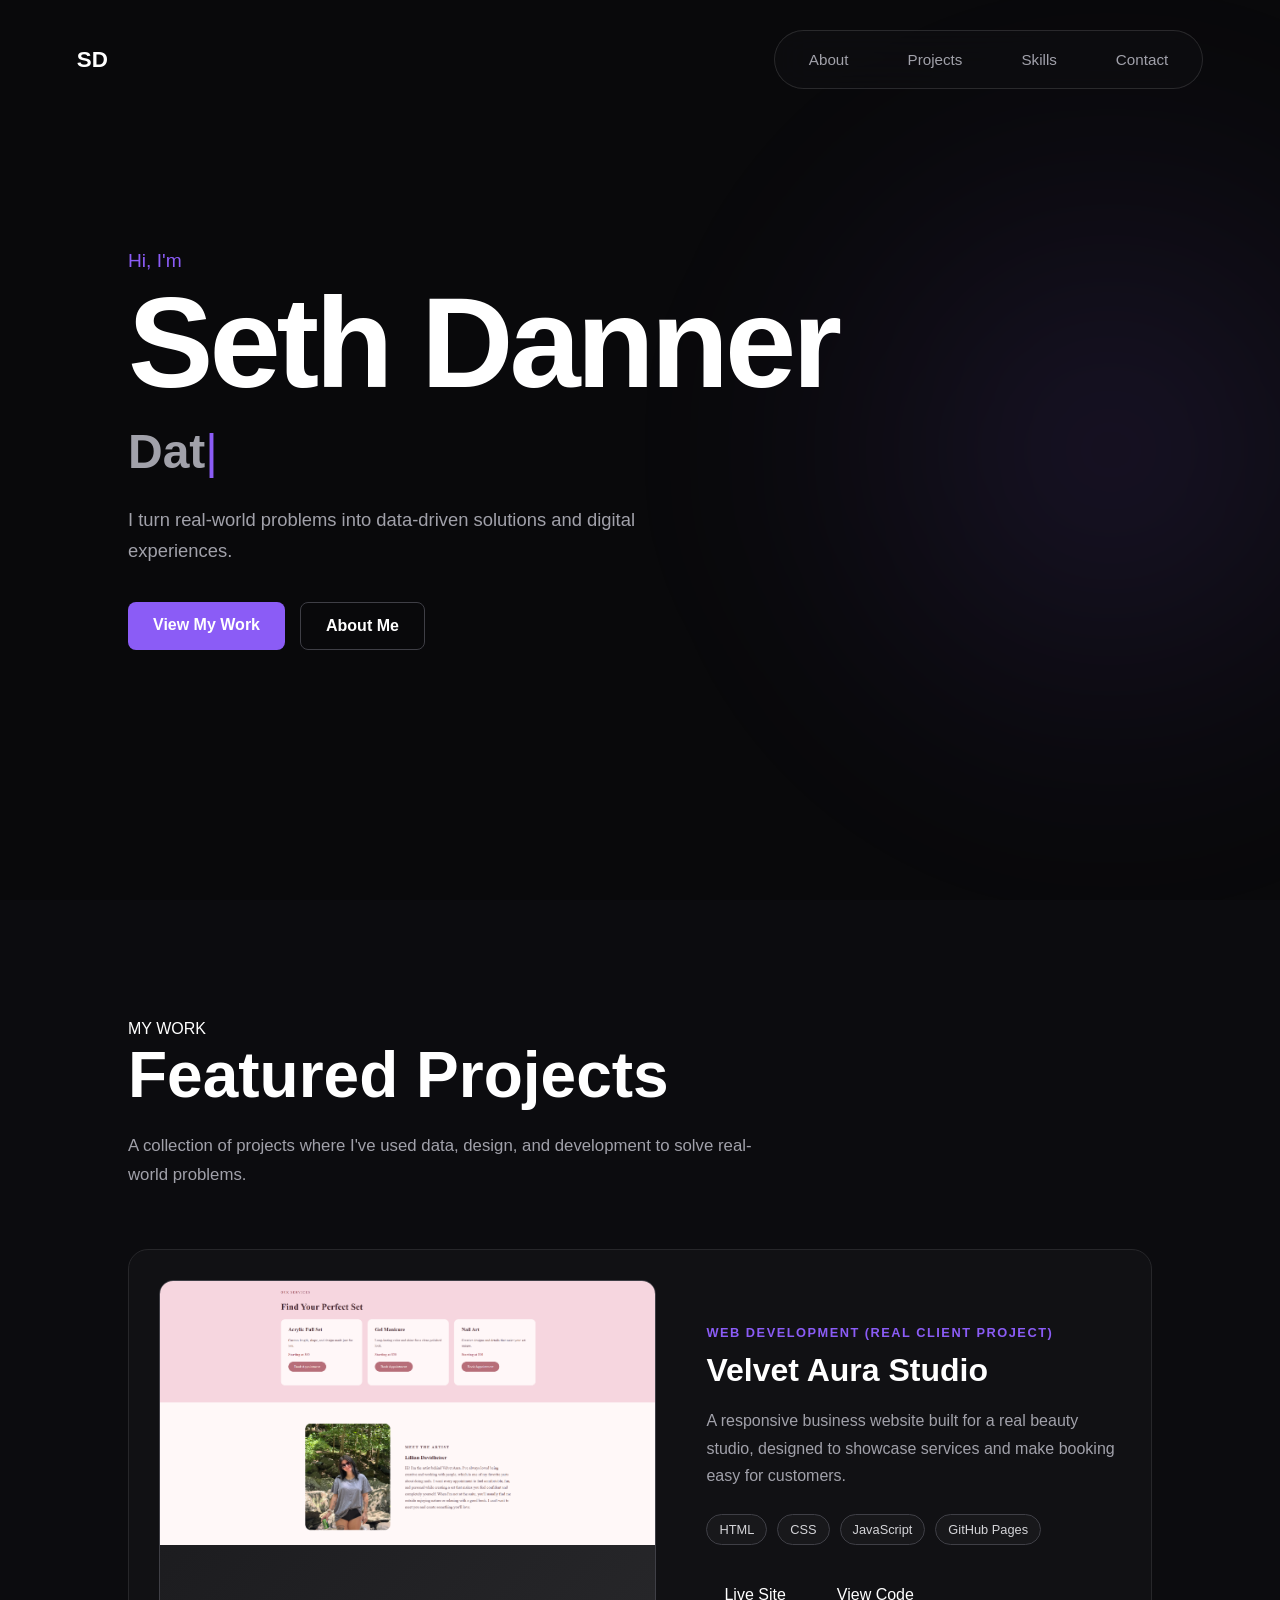
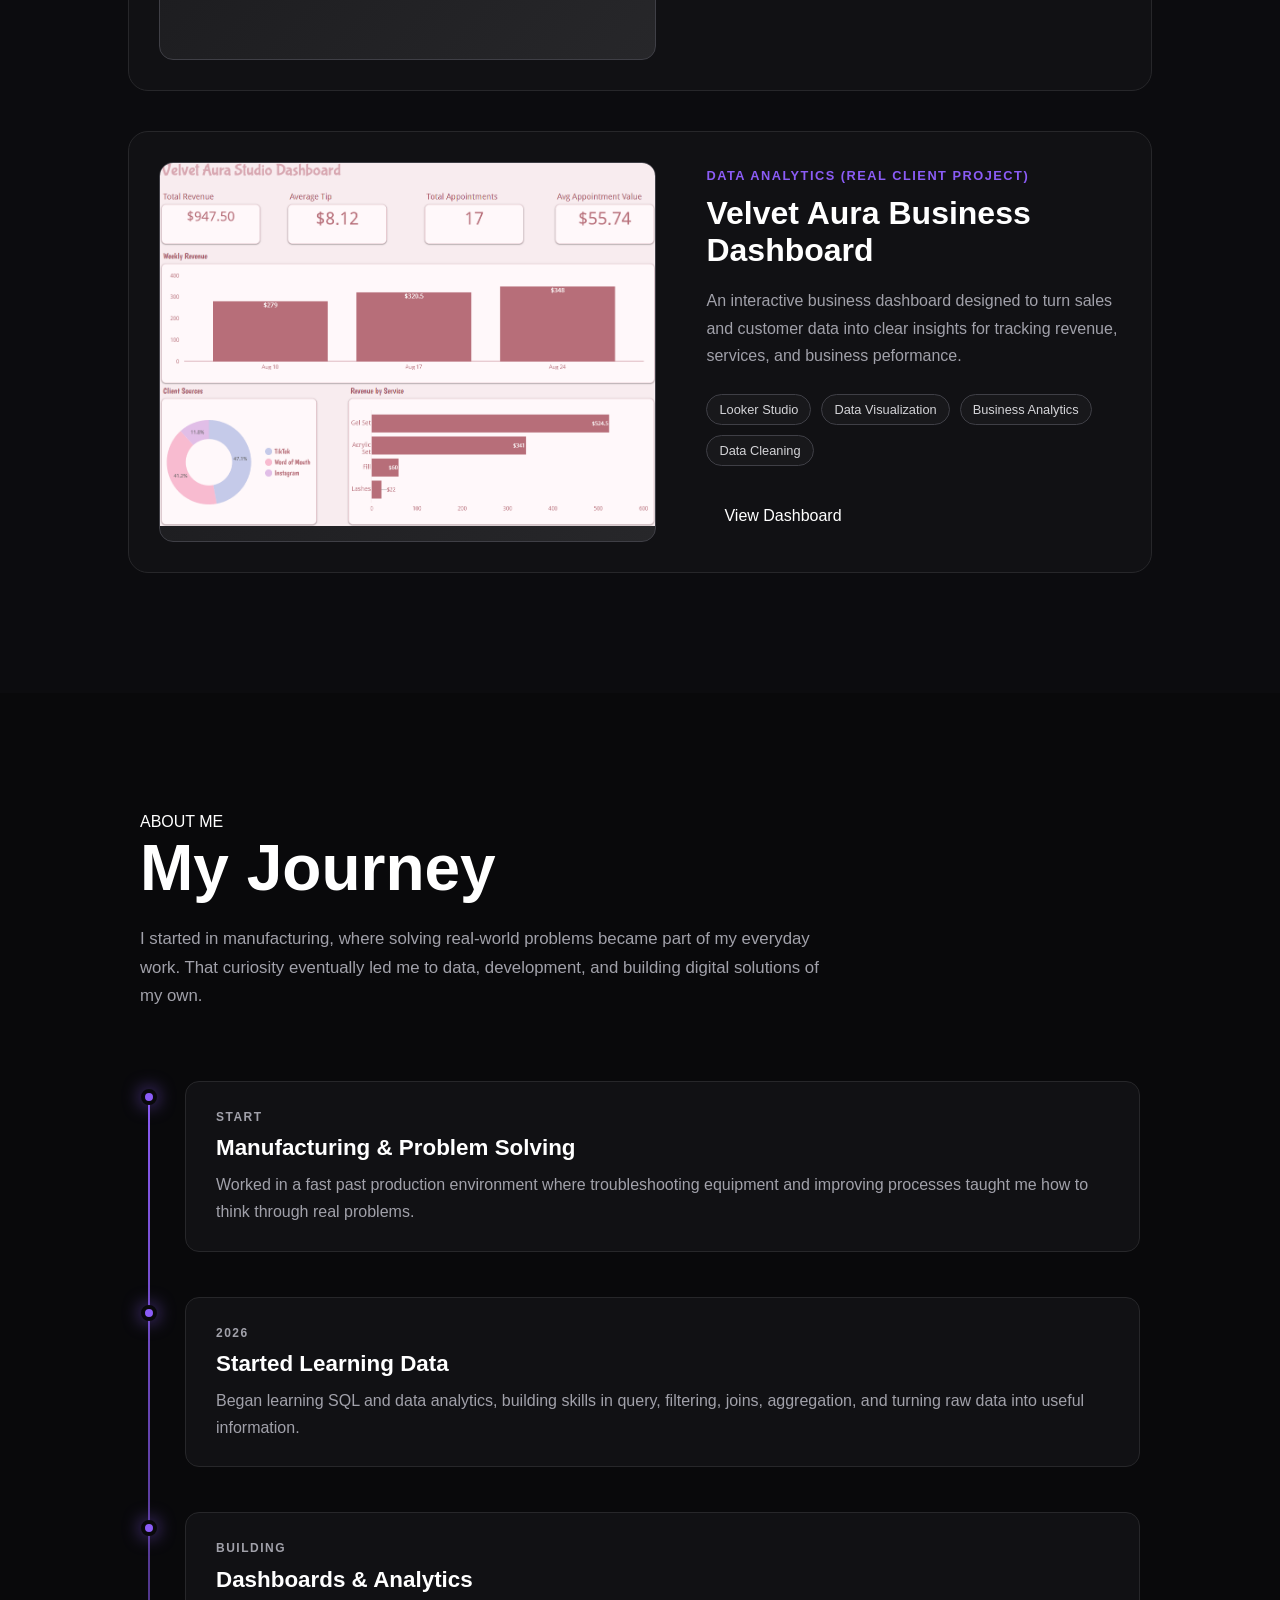
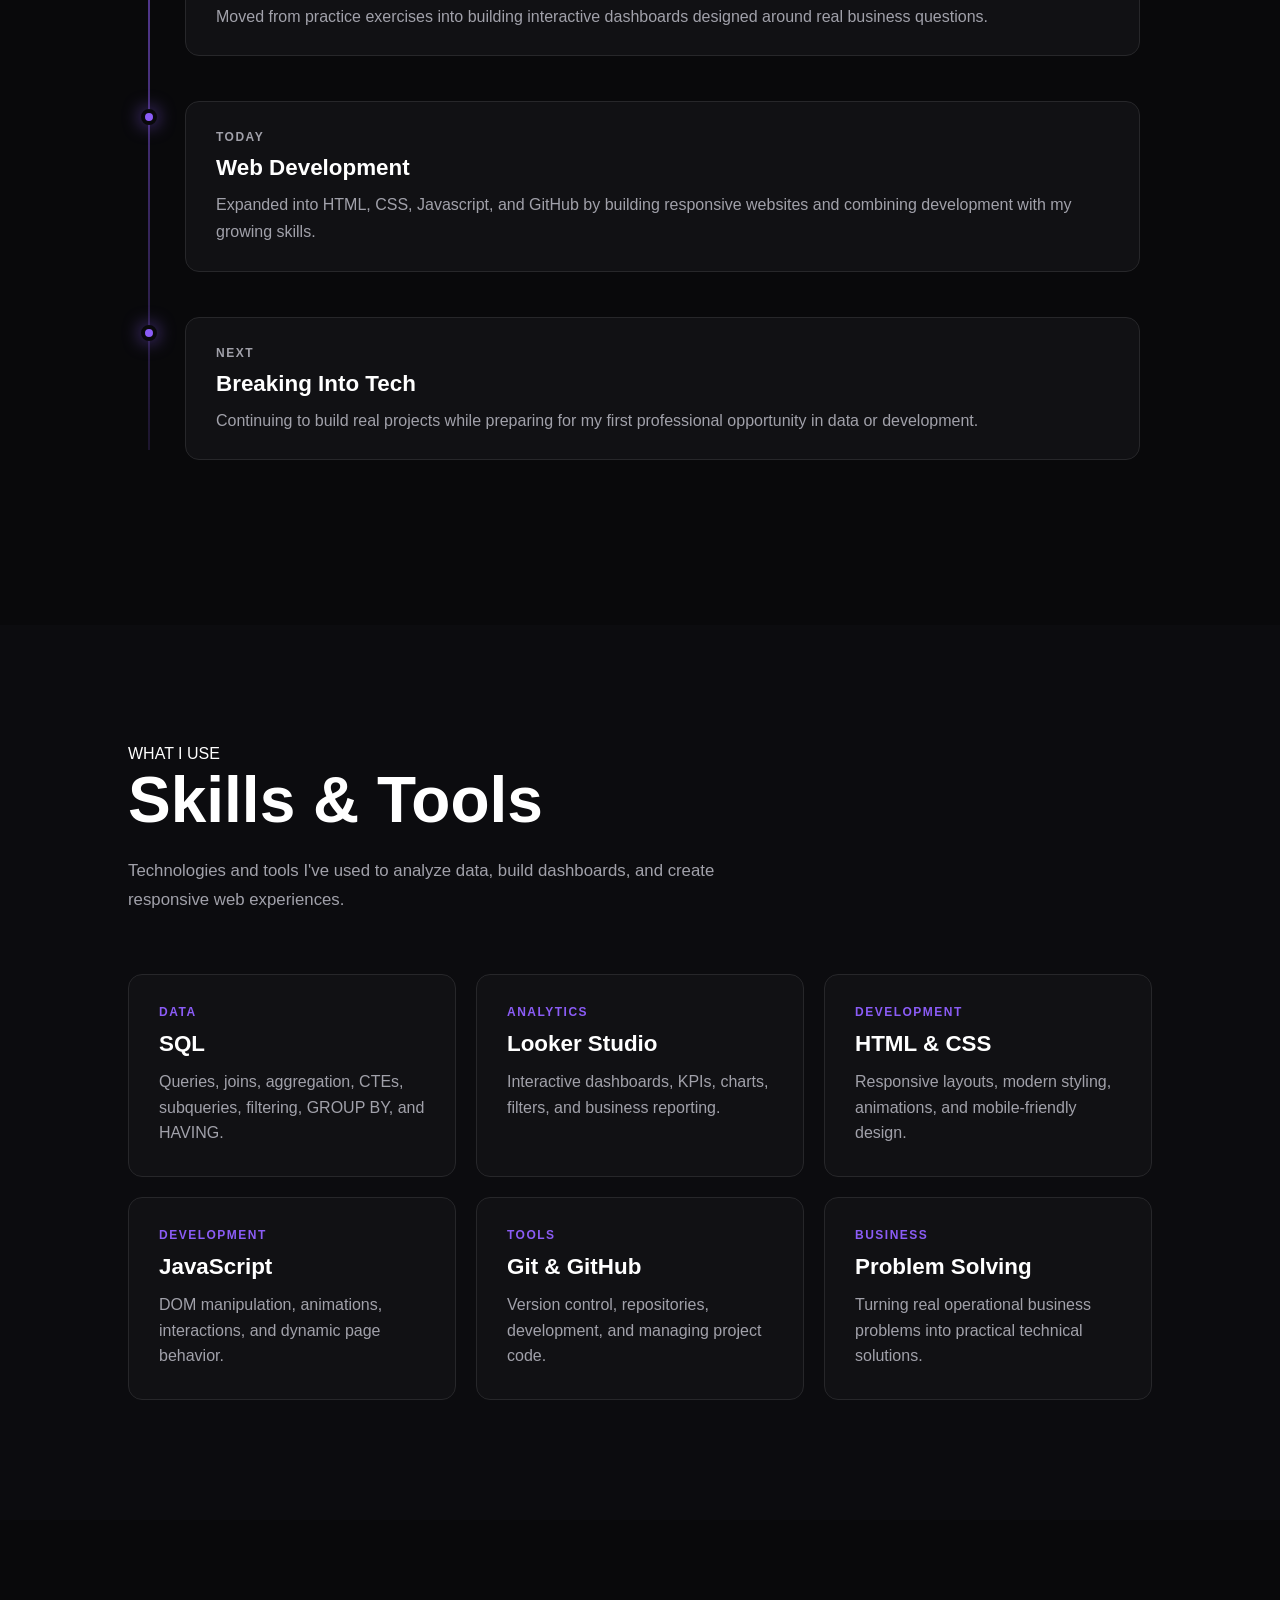
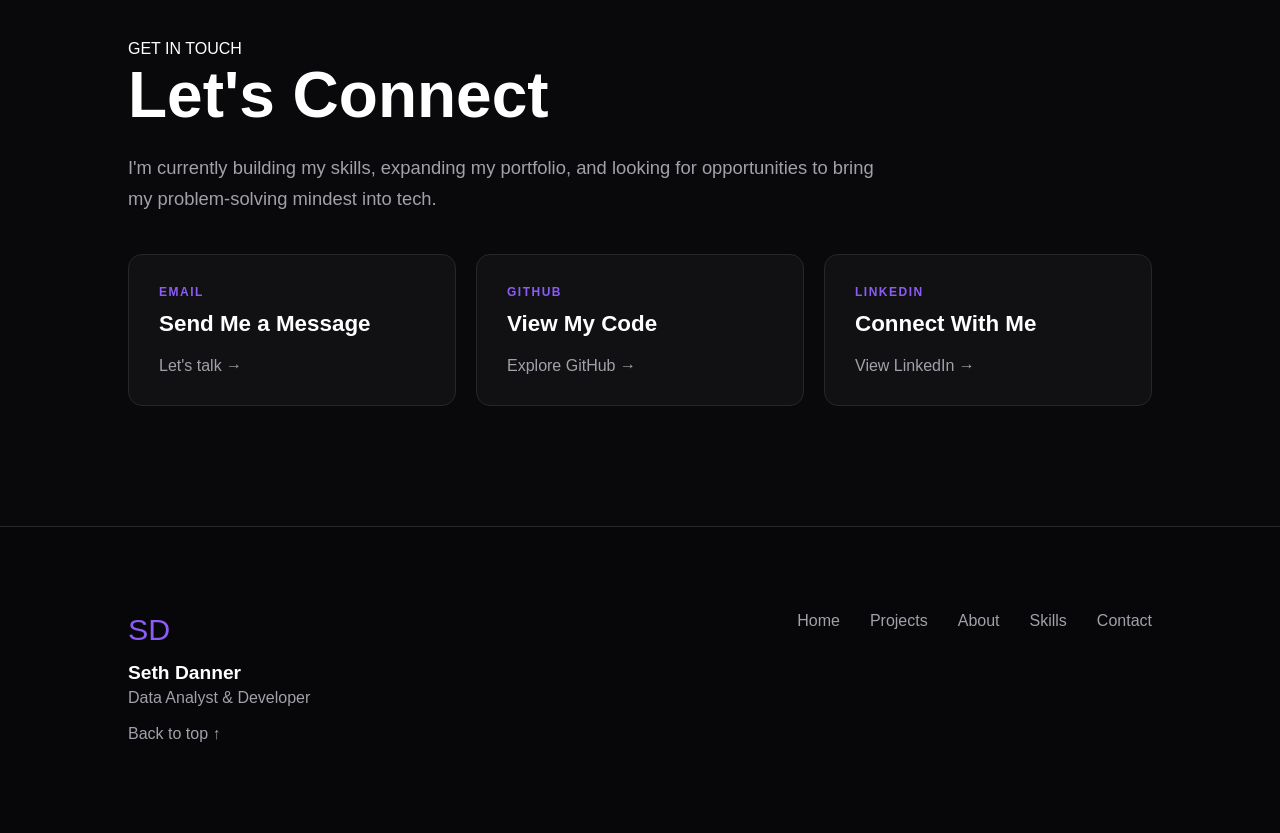
==== commit 60afaa18: "Add files via upload" ====
--- a/index.html
+++ b/index.html
@@ -11,6 +11,15 @@
     </head>
 
     <body id="top">
+        <div class="site-loader" id="site-loader">
+            <div class="loader-content">
+                <div class="loader-logo">SD</div>
+                <div class="loader-line">
+                    <div class="loader-line-fill"></div>
+                </div>
+                <p class="loader-text">DATA &bull; DEVELOPMENT</p>
+            </div>
+        </div>
         <nav class="navbar">
             <a href="#" class="nav-logo">SD</a>
             <div class="nav-links">
@@ -272,4 +281,4 @@
         </footer>
         <script src="script.js"></script>
     </body>
-</html>
+</html>
--- a/style.css
+++ b/style.css
@@ -5,6 +5,8 @@
 }
 html {
     scroll-behavior: smooth;
+    -webkit-text-size-adjust: 100%;
+    text-size-adjust: 100%;
 }
 body {
     background: #09090b;
@@ -73,7 +75,7 @@
     border-color: #8b5cf6;
 }
 .navbar {
-    position: absolute;
+    position: fixed;
     top: 0;
     left: 0;
     width: 100%;
@@ -92,15 +94,27 @@
 .nav-links {
     display: flex;
     gap: 35px;
+    background: rgba(20, 20, 24, 0.88);
+    padding: 12px 22px;
+    border: 1px solid  rgba(255,255,255, 0.12);
+    border-radius: 30px;
+    backdrop-filter: blur(18px);
+    -webkit-backdrop-filter: blur(18px);
+    box-shadow: 
+        inset 0 1px 0 rgba(255, 255, 255, 0.06),
+        0 10px 30px rgba(0, 0, 0, 0,.35);
 }
 .nav-links a {
     color: #a1a1aa;
     text-decoration: none;
     font-size: 0.95rem;
     transition: 0.3s ease;
-}
-.navlinks a:hover {
-    color: #8b5cf6;
+    padding: 8px 12px;
+    border-radius: 20px;
+}
+.nav-links a:hover {
+    color: #8b5cf6;
+    background: rgba(139, 92, 246, 0.1);
 }
 .hero {
     position: relative;
@@ -551,10 +565,9 @@
     }
     .project-card {
         grid-template-columns: 1fr;
+        grid-template-rows: auto auto !important;
+        align-items: start;
         gap: 30px;
-    }
-    .project-image {
-        min-height: 250px;
     }
     .about {
         padding: 90px 6%;
@@ -596,5 +609,224 @@
         align-items: flex-start;
         gap: 15px;
     }
+    .project-image {
+        width: 100%;
+        height: auto !important;
+        min-height: 0 !important;
+        padding: 0 !important;
+        overflow: hidden;
+    }
+    .project-image img {
+        width: 100%;
+        height: auto !important;
+        display: block;
+    }
+    .nav-logo {
+        display: none;
+    }
+    .navbar {
+        justify-content: center;
+        padding: 20px 5%;
+    }
+    .nav-links {
+        width: 100%;
+        justify-content: space-around;
+        gap: 0;
+    }
 
+}
+@media (max-width: 950px) and (orientation: landscape) {
+    .projects {
+        padding: 70px 6%;
+    }
+    .project-card {
+        grid-template-columns: 1fr;
+        grid-template-rows: auto auto !important;
+        align-items: start;
+        gap: 30px;
+    }
+    .navbar {
+        padding: 20px 6%;
+    }
+    .nav-links {
+        gap: 20px;
+    }
+    .nav-links a {
+        font-size: 0.85rem;
+    }
+    .hero {
+        min-height: 100svh;
+        justify-content: flex-start;
+        padding: 110px 8% 60px;
+    }
+    .intro {
+        font-size: 1rem;
+        margin-bottom: 8px;
+    }
+    .hero h1 {
+        font-size: clamp(3.2rem, 8vw, 5rem);
+        letter-spacing: -2px;
+    }
+    .her h2 {
+        font-size: clamp(1.4rem, 3vw, 2rem);
+        margin-top: 15px;
+    }
+    .hero-description {
+        max-width: 520px;
+        font-size: 1rem;
+        line-height: 1.6;
+        margin-top: 20px;
+    }
+    .hero-buttons {
+        margin-top: 25px;
+    }
+    .hero-buttons a {
+        padding: 11px 20px;
+    }
+    .section-title {
+        font-size: 2.4rem;
+    }
+    .project-card {
+        display: block !important;
+        flex-direction: column !important;
+        align-items: stretch !important;
+        gap: 25px;
+        height: auto !important;
+        width: 100%;
+        min-height: 0 !important;
+        padding: 24px !important;
+        overflow: visible !important;
+    }
+    .project-image {
+        width: 100%;
+        height: auto !important;
+        min-height: 0 !important;
+        padding: 0 !important;
+        overflow: hidden;
+        position: static !important;
+        margin-bottom: 30px;
+    }
+    .project-image img {
+        width: 100%;
+        height: auto !important;
+        object-fit: contain;
+        display: block;
+        position: static !important;
+        max-height: none !important;
+    }
+    .project-info {
+        width: 100%;
+        position: static !important;
+        margin: 0 !important;
+        transform: none !important;
+        height: auto !important;
+        padding: 0 5px 20px;
+    }
+    .project-type {
+        font-size: 0.75rem;
+        margin-bottom: 15px;
+    }
+    .project-info h3 {
+        font-size: 1.55rem;
+        margin-bottom: 12px;
+    }
+    .project-description {
+        font-size: 1rem;
+        line-height: 1.6;
+        margin-bottom: 22px;
+    }
+    .project-tech {
+       gap: 10px;
+       margin-bottom: 25px;
+       display: flex;
+       flex-wrap: wrap;
+    
+    }
+    .project-tech span {
+        font-size: 0.75rem;
+        padding: 6px 10px;
+    }
+    .project-links {
+        display: flex;
+        gap: 15px;
+        margin-bottom: 10px;
+    }
+
+}
+.nav-links {
+    background: rgba(20, 20, 24, 0.35) !important;
+}
+.nav-links a:hover {
+    color: #8b5cf6 !important;
+    background: rgba(139, 92, 246, 0.12) !important;
+}
+.site-loader {
+    position: fixed;
+    inset: 0;
+    background: #09090b;
+    display: flex;
+    align-items: center;
+    justify-content: center;
+    z-index: 9999;
+    animation: loaderExit 0.5s ease 1.25s forwards;
+}
+.loader-content {
+    display: flex;
+    flex-direction: column;
+    align-items: center;
+}
+.loader-logo {
+    font-size: 3.5rem;
+    font-weight: 700;
+    color: white;
+    opacity: 0;
+    transform: scale(0.9);
+    animation: logoIntro 0.45s ease forwards;
+}
+.loader-line {
+    width: 130px;
+    height: 2px;
+    margin-top: 18px;
+    background: rgba(255, 255, 255, 0.08);
+    border-radius: 10px;
+    overflow: hidden;
+}
+.loader-line-fill {
+    width: 0%;
+    height: 100%;
+    background: #8b5cf6;
+    border-radius: 10px;
+    animation: lineLoad 0.65s ease 0.3s forwards;
+}
+.loader-text {
+    margin-top: 14px;
+    color: #71717a;
+    font-size: 0.7rem;
+    font-weight: 600;
+    letter-spacing: 3px;
+    opacity: 0;
+    animation: loaderText 0.4s ease 0.65s forwards;
+}
+@keyframes logoIntro {
+    to {
+        opacity: 1;
+        transform: scale(1);
+    }
+}
+@keyframes lineLoad {
+    to {
+        width: 100%;
+    }
+}
+@keyframes loaderText {
+    to {
+        opacity: 1;
+    }
+}
+@keyframes loaderExit {
+    to {
+        opacity: 0;
+        visibility: hidden;
+        pointer-events: none;
+    }
 }
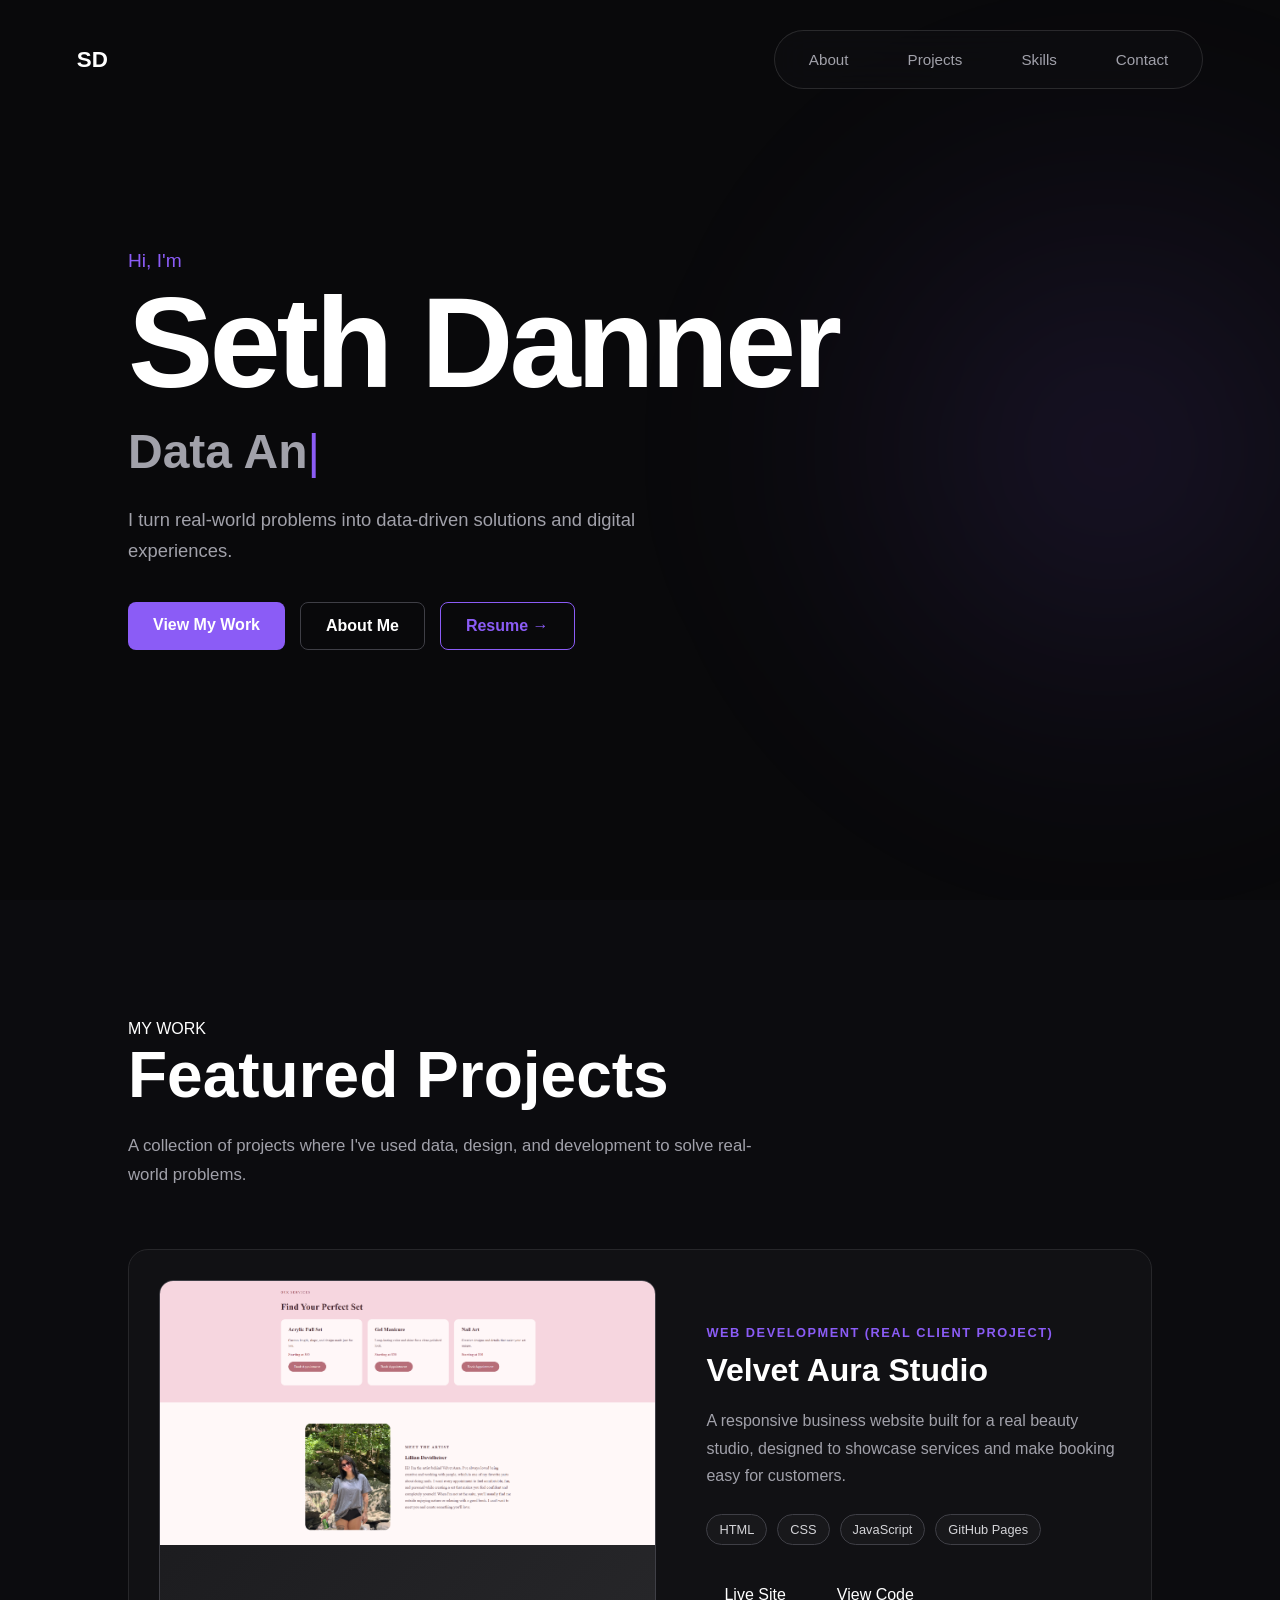
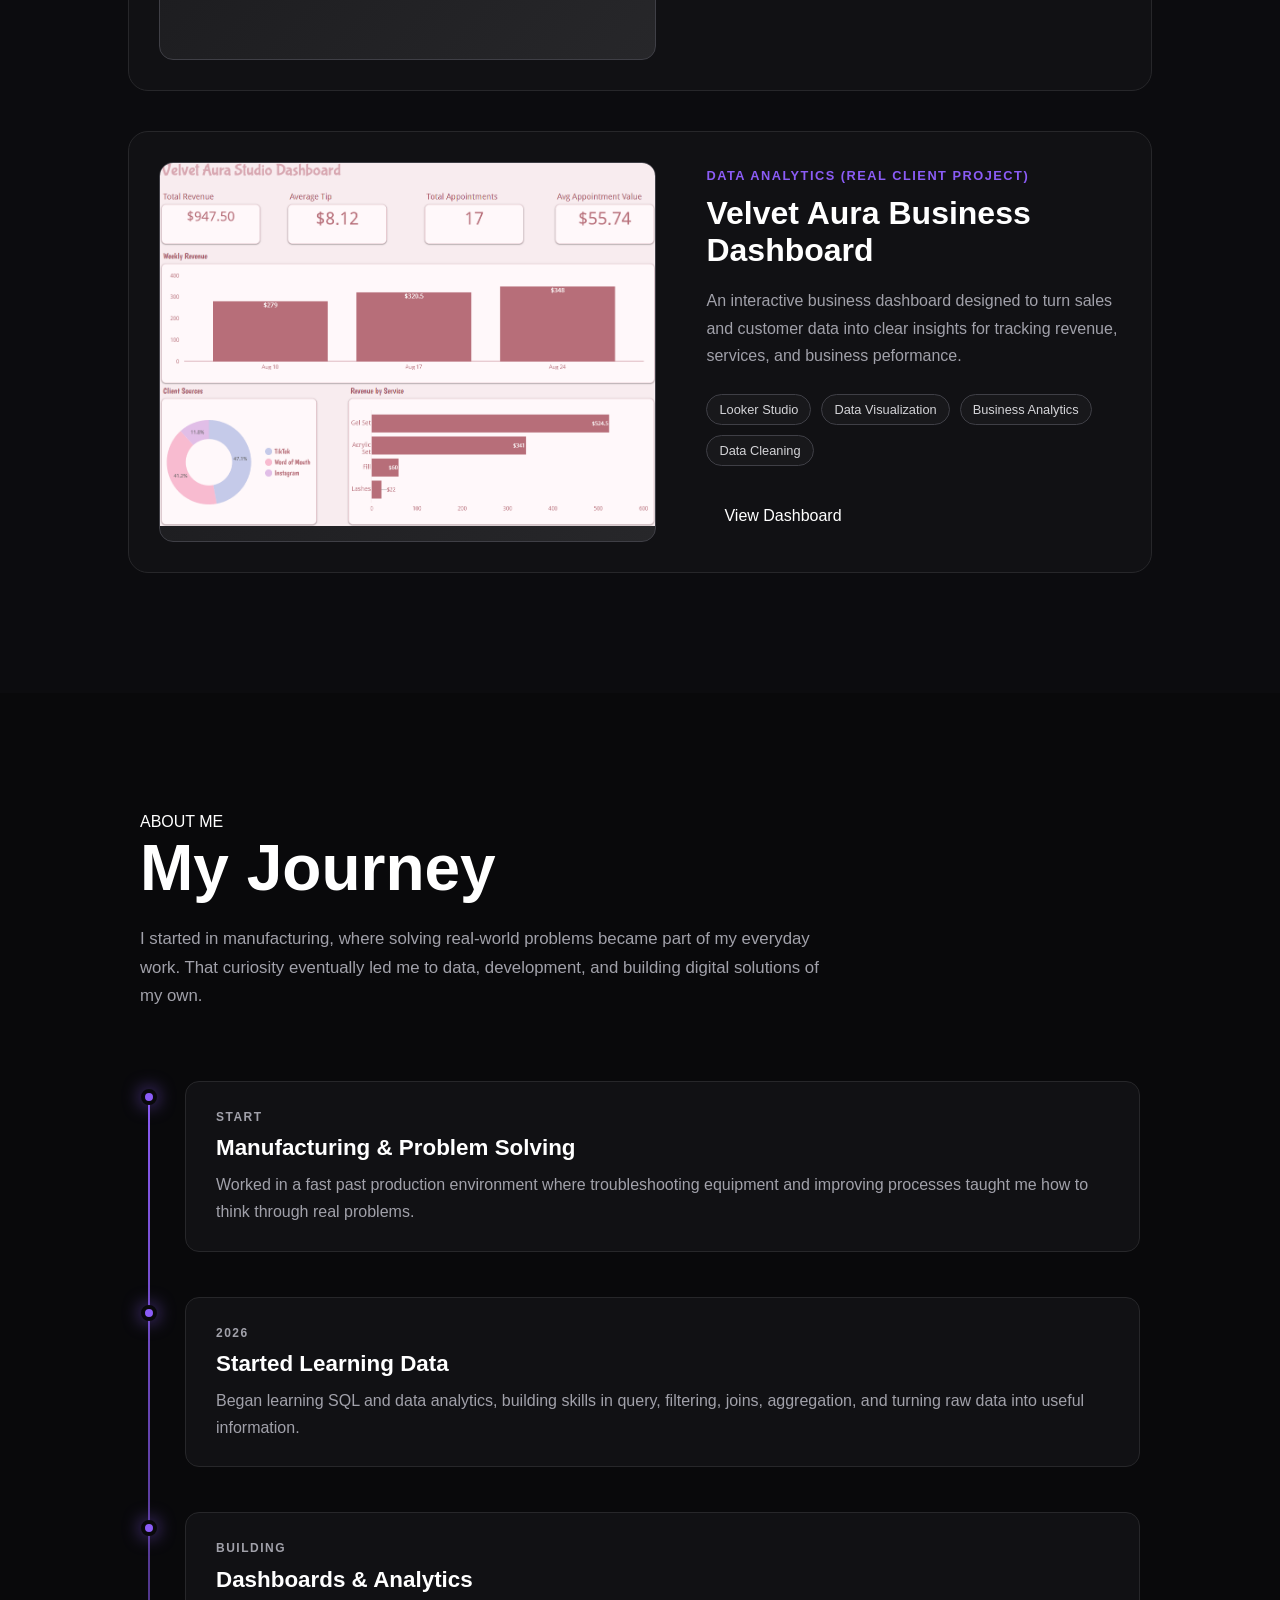
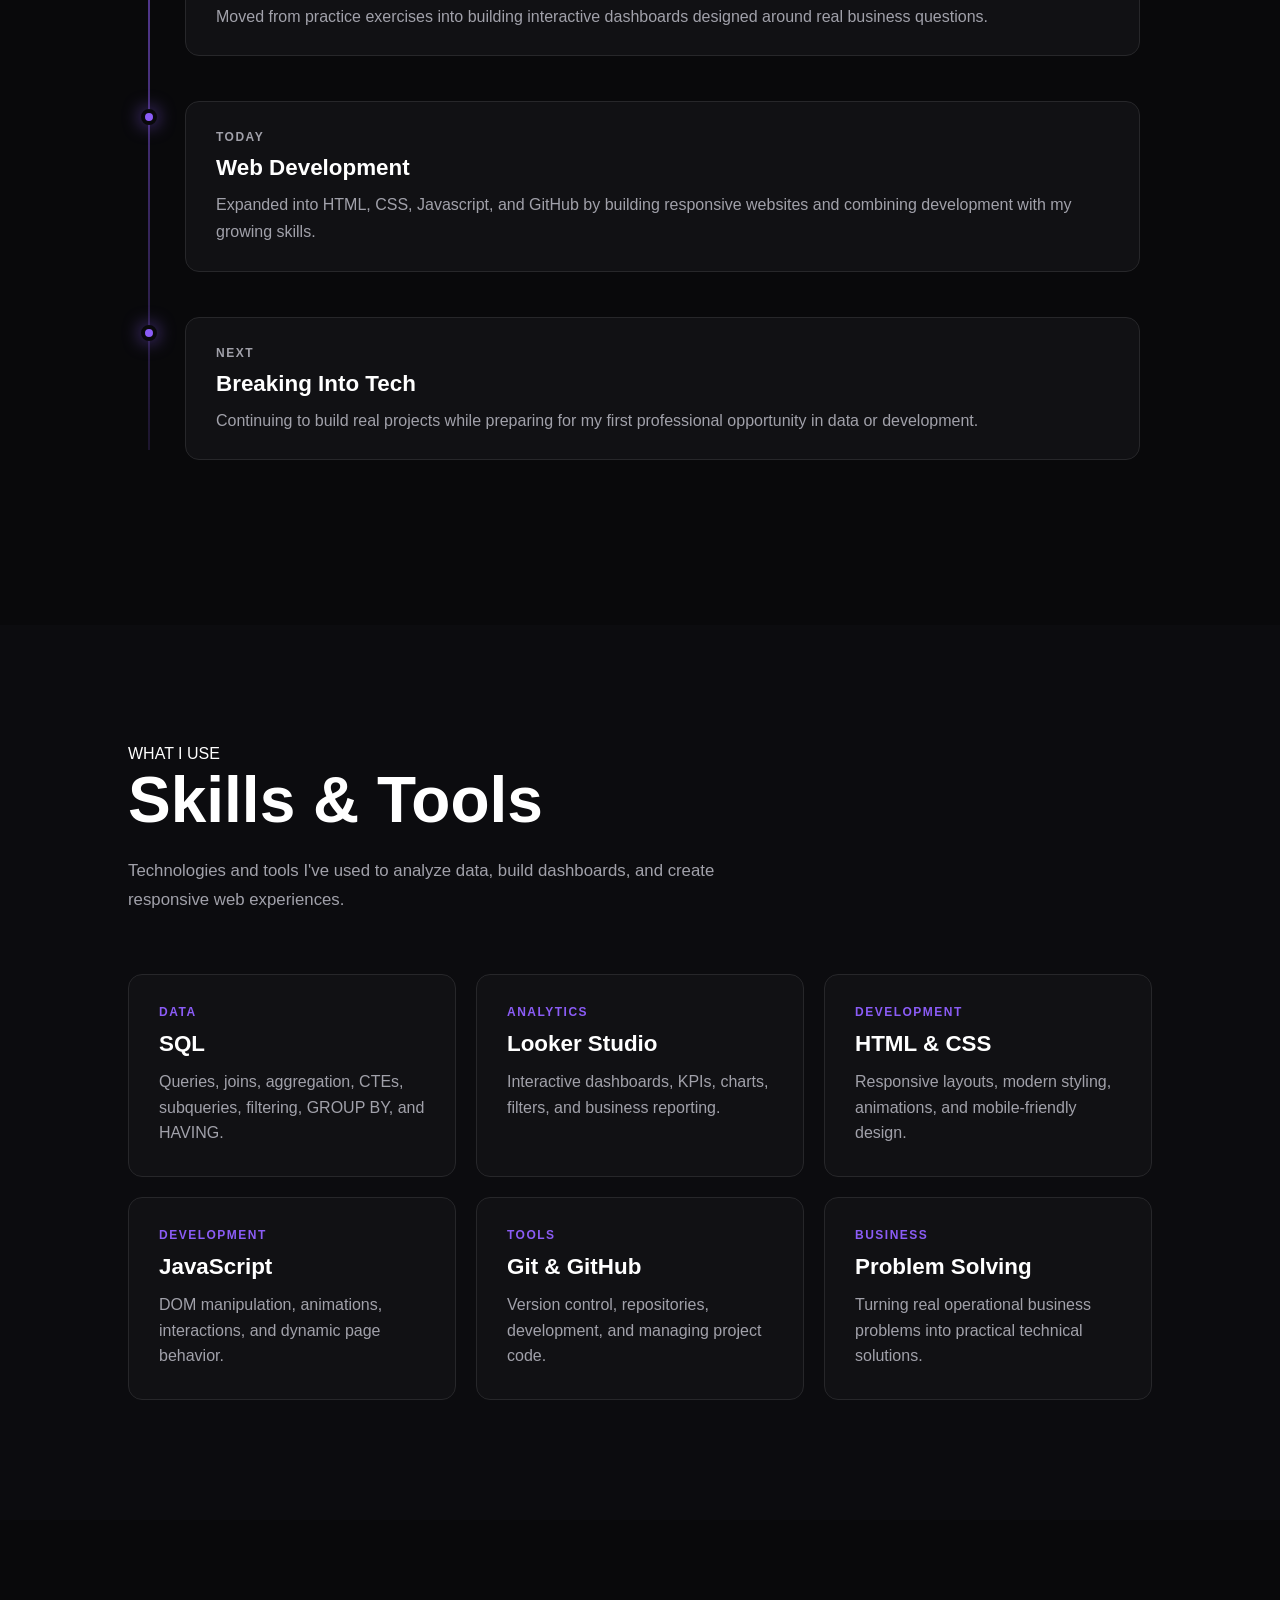
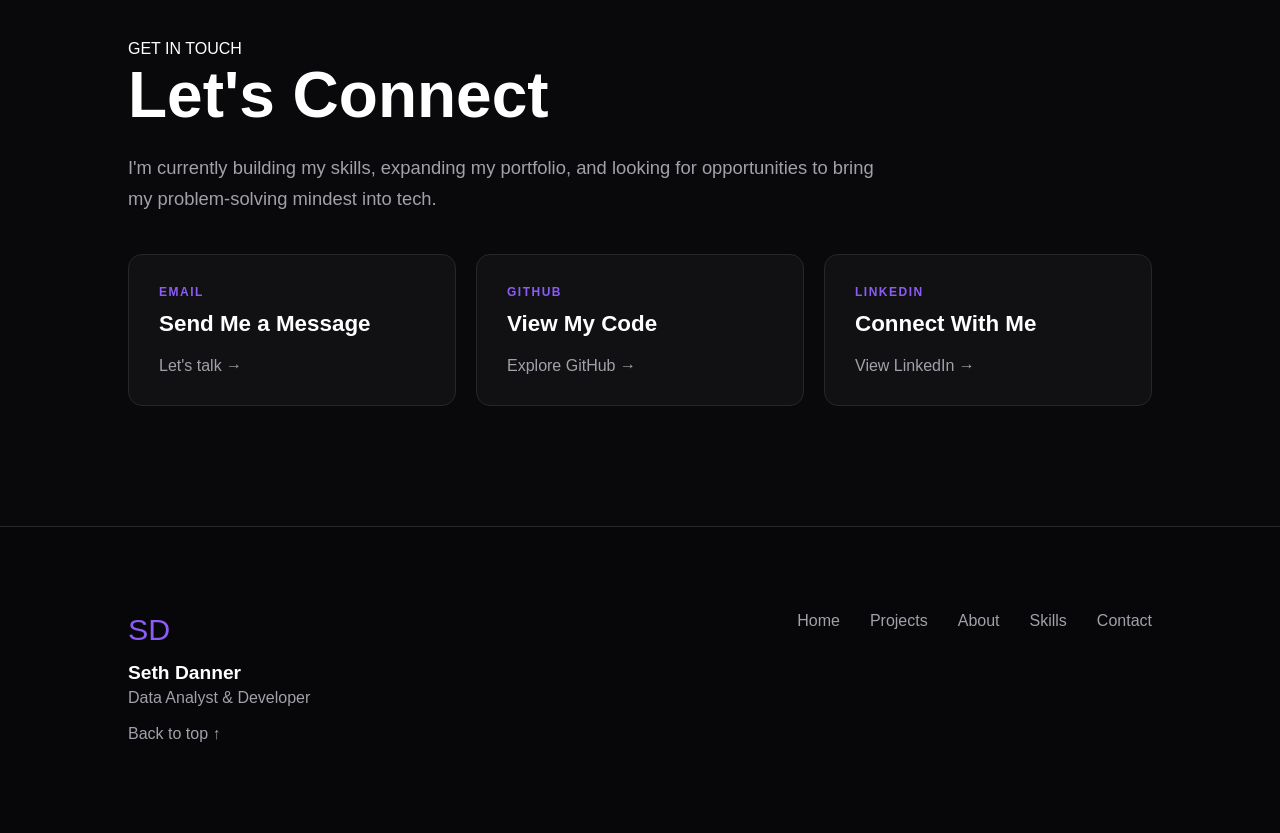
==== commit 4af8ca50: "Add files via upload" ====
--- a/index.html
+++ b/index.html
@@ -43,6 +43,11 @@
                 <div class="hero-buttons">
                     <a href="#projects" class="primary-btn">View My Work</a>
                     <a href="#about" class="secondary-btn">About Me</a>
+                    <a href="seth-danner-resume.pdf"
+                       target="_blank"
+                       class="resume-btn">
+                        Resume &rarr;
+                    </a>
                 </div>
             </div>
         </section>
--- a/style.css
+++ b/style.css
@@ -73,6 +73,20 @@
 .secondary-btn:hover {
     transform: translateY(-3px);
     border-color: #8b5cf6;
+}
+.resume-btn {
+    color: #8b5cf6;
+    border: 1px solid #8b5cf6;
+    padding: 14px 25px;
+    border-radius: 8px;
+    text-decoration: none;
+    font-weight: bold;
+    transition: 0.3s ease;
+}
+.resume-btn:hover {
+    color: white;
+    background: #8b5cf6;
+    transform: translateY(-3px);
 }
 .navbar {
     position: fixed;
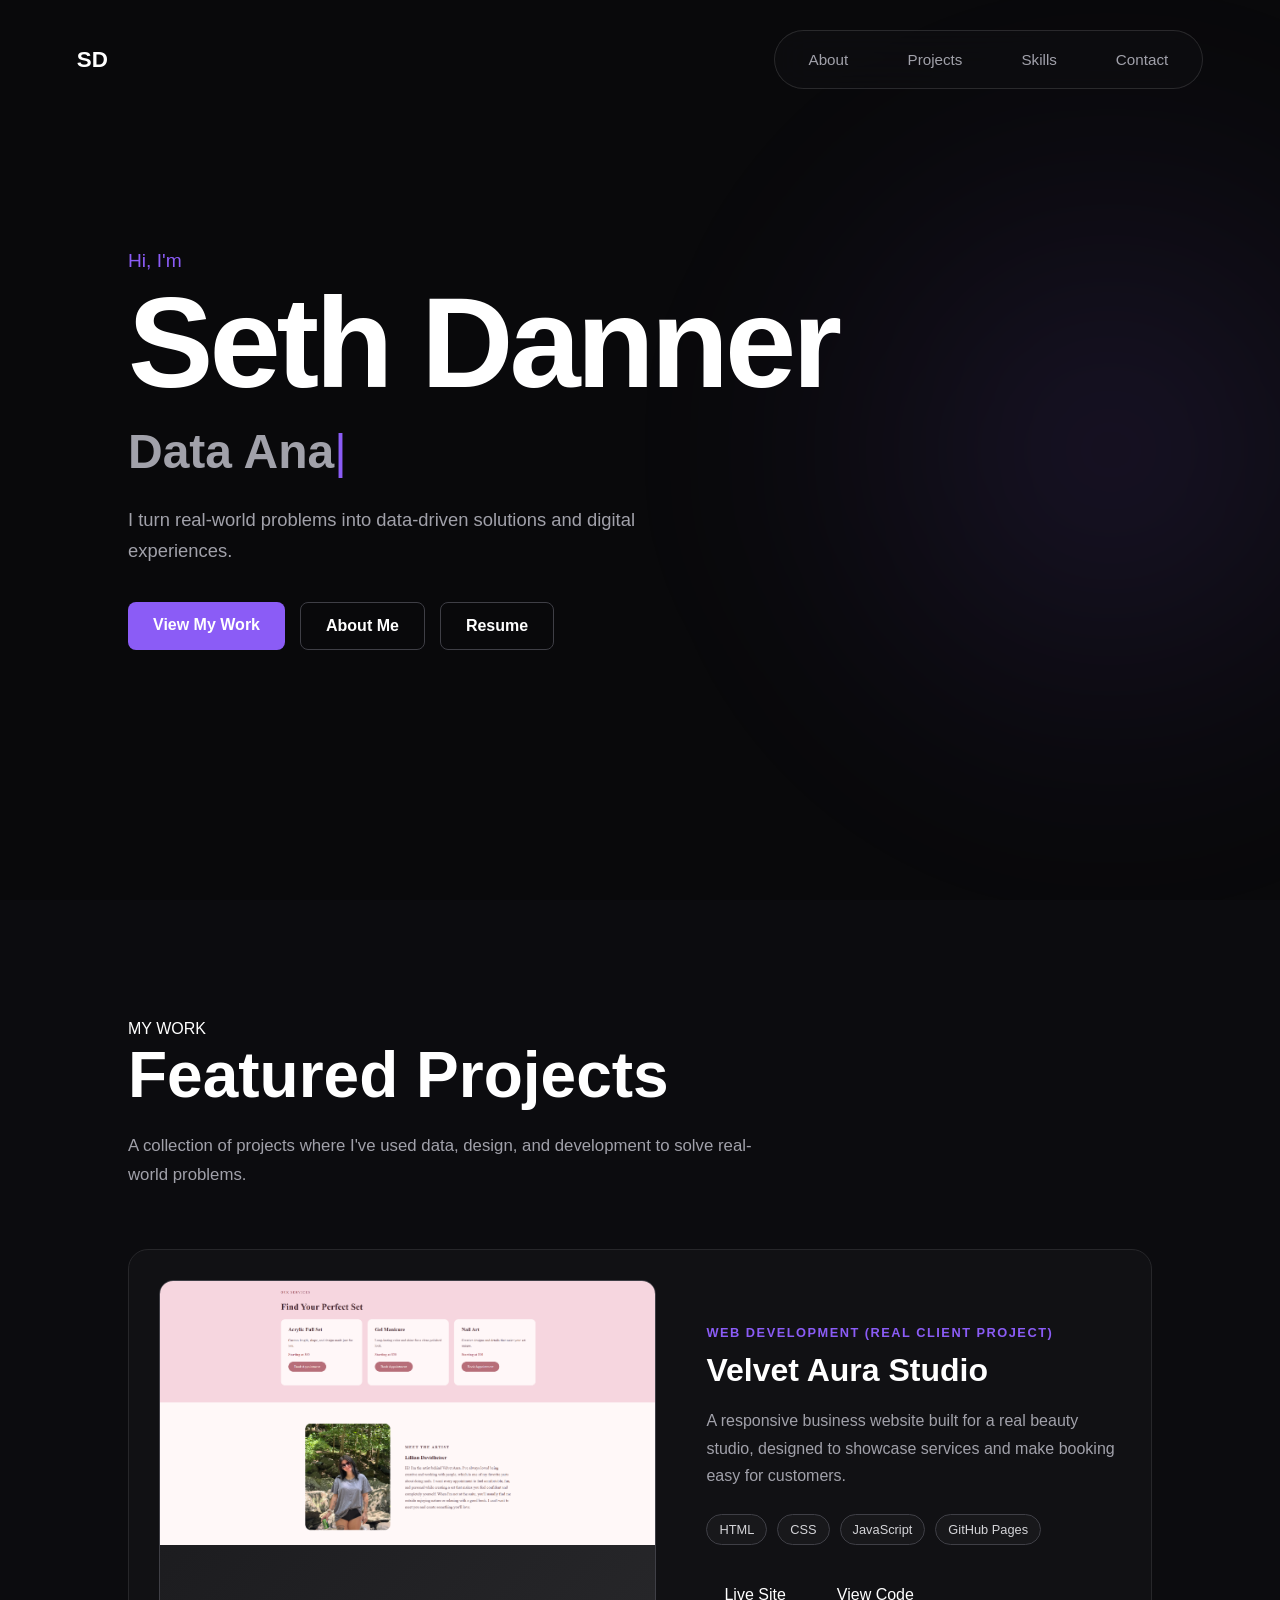
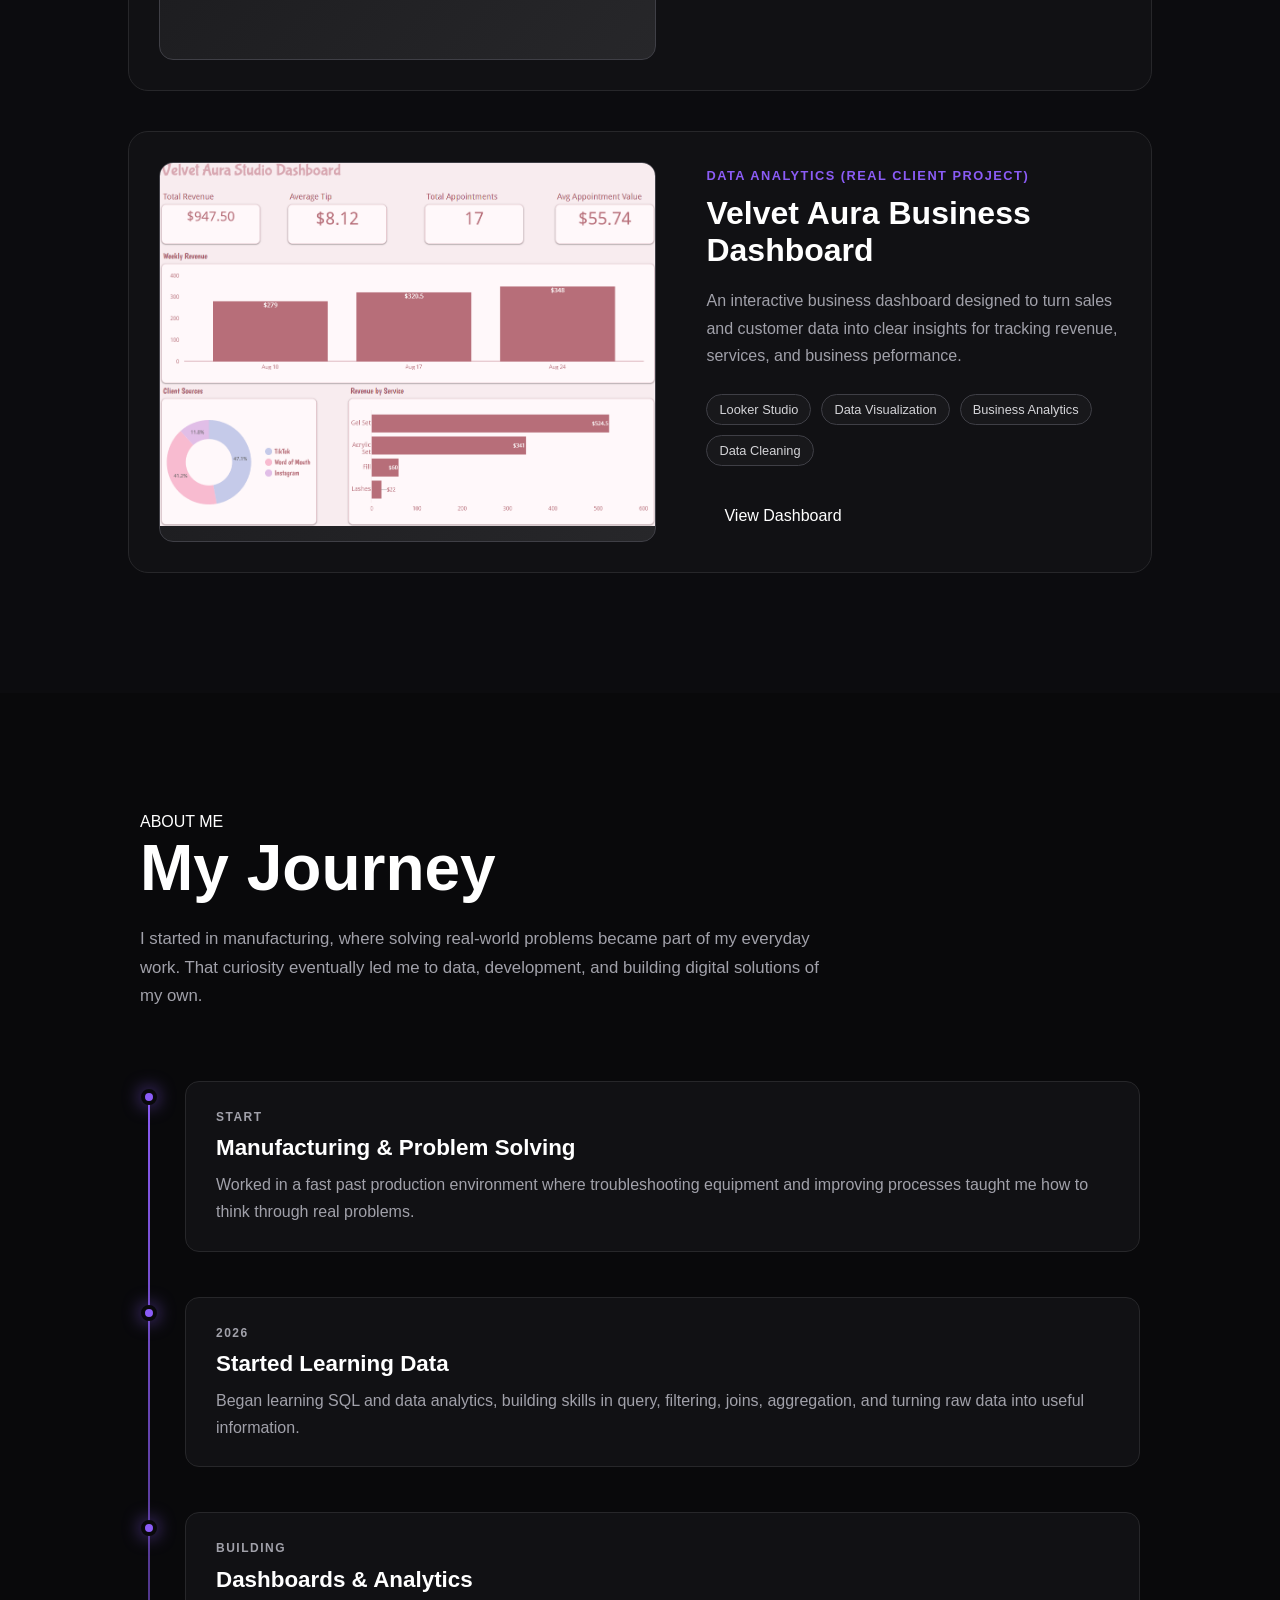
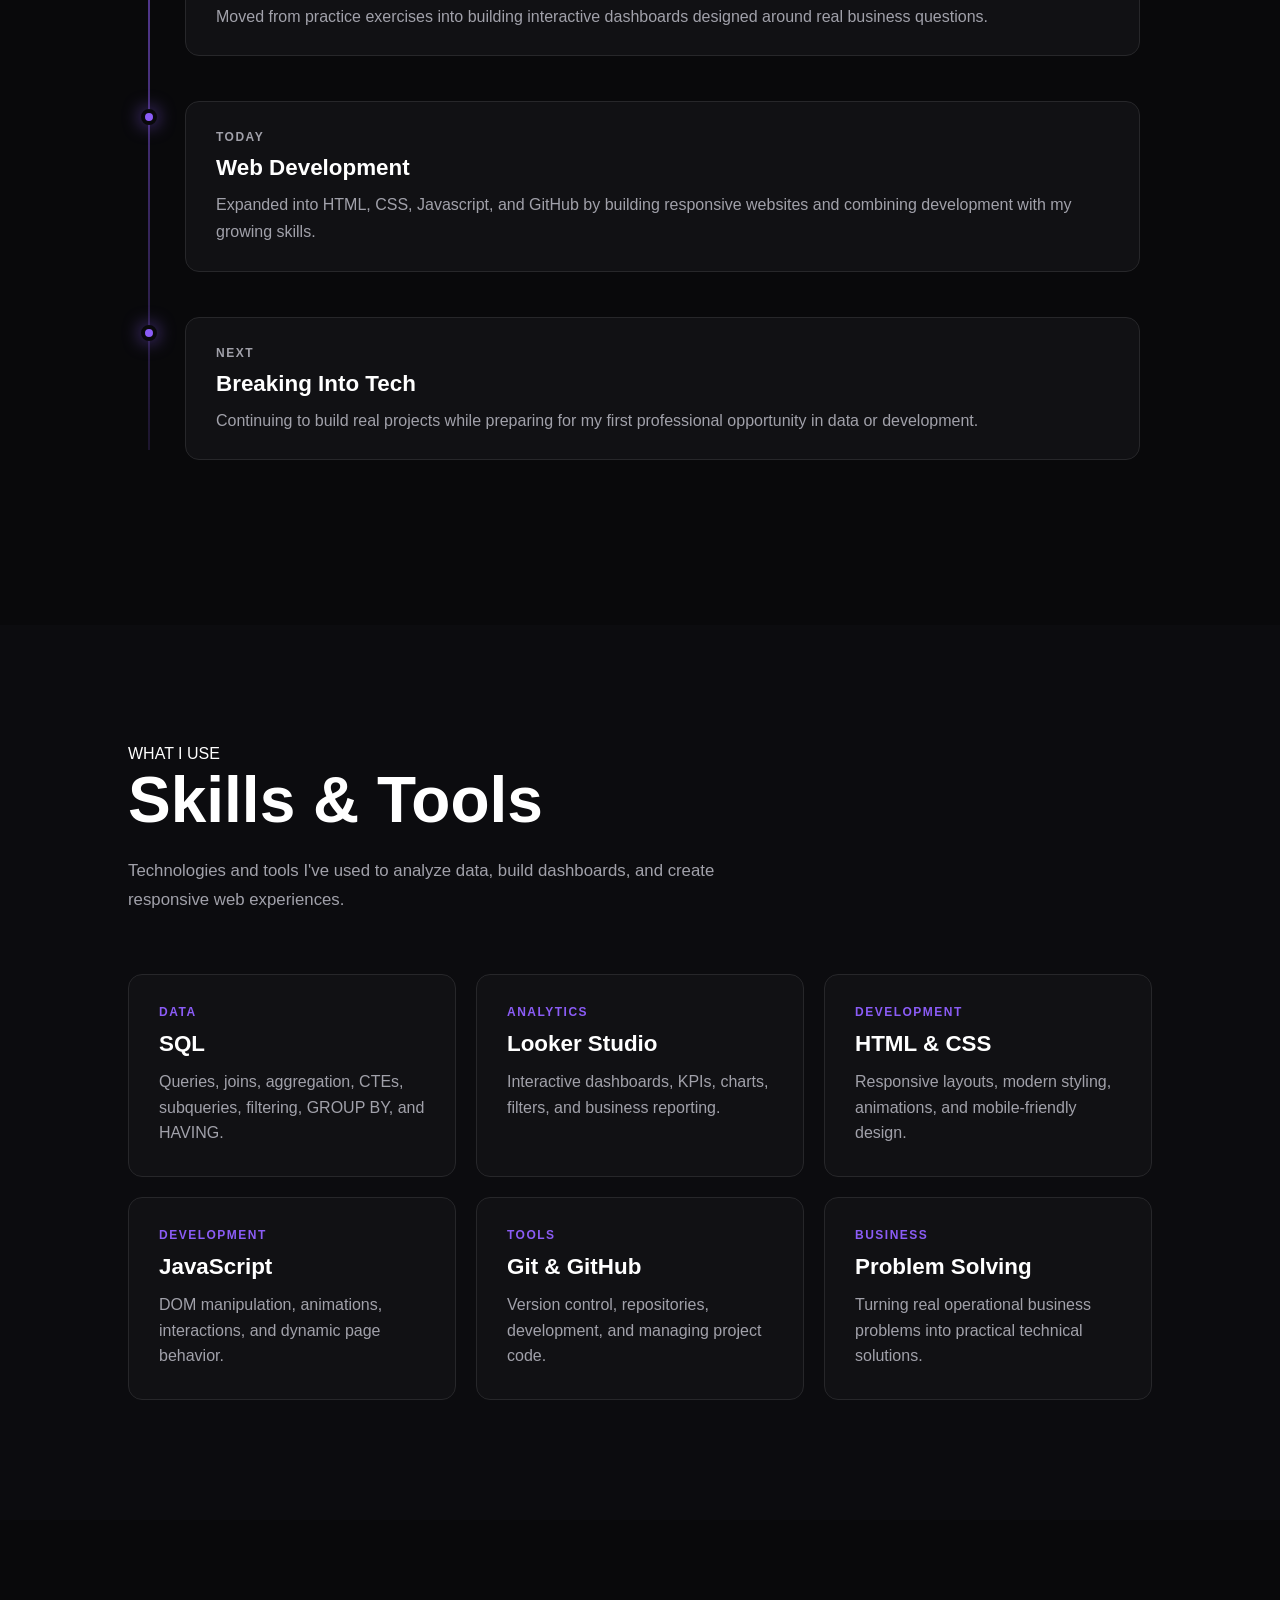
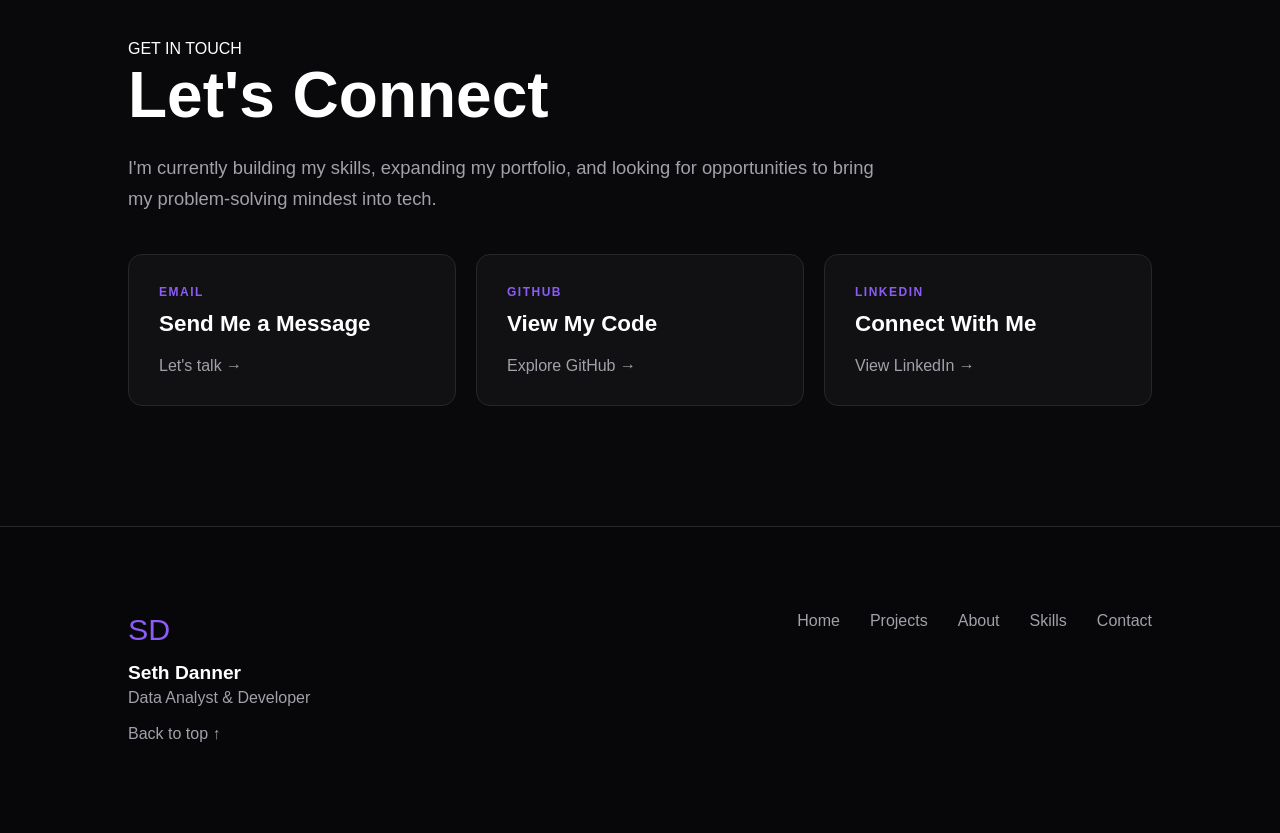
==== commit 92a281e1: "Add files via upload" ====
--- a/index.html
+++ b/index.html
@@ -46,7 +46,7 @@
                     <a href="seth-danner-resume.pdf"
                        target="_blank"
                        class="resume-btn">
-                        Resume &rarr;
+                        Resume
                     </a>
                 </div>
             </div>
--- a/style.css
+++ b/style.css
@@ -75,8 +75,8 @@
     border-color: #8b5cf6;
 }
 .resume-btn {
-    color: #8b5cf6;
-    border: 1px solid #8b5cf6;
+    color: white;
+    border: 1px solid #3f3f46;
     padding: 14px 25px;
     border-radius: 8px;
     text-decoration: none;
@@ -647,6 +647,26 @@
         justify-content: space-around;
         gap: 0;
     }
+    .hero-buttons {
+        display: grid;
+        grid-template-columns: 1fr 1fr;
+        gap: 12px;
+    }
+    .primary-btn,
+    .secondary-btn {
+        width: 100%;
+        padding: 14px 10px;
+        font-size: 1rem;
+        text-align: center;
+    }
+    .resume-btn {
+        grid-column: 1 / -1;
+        border: none;
+        padding: 8px 0;
+        width: fit-content;
+        font-size: 1rem;
+        color: #8b5cf6;
+    }
 
 }
 @media (max-width: 950px) and (orientation: landscape) {
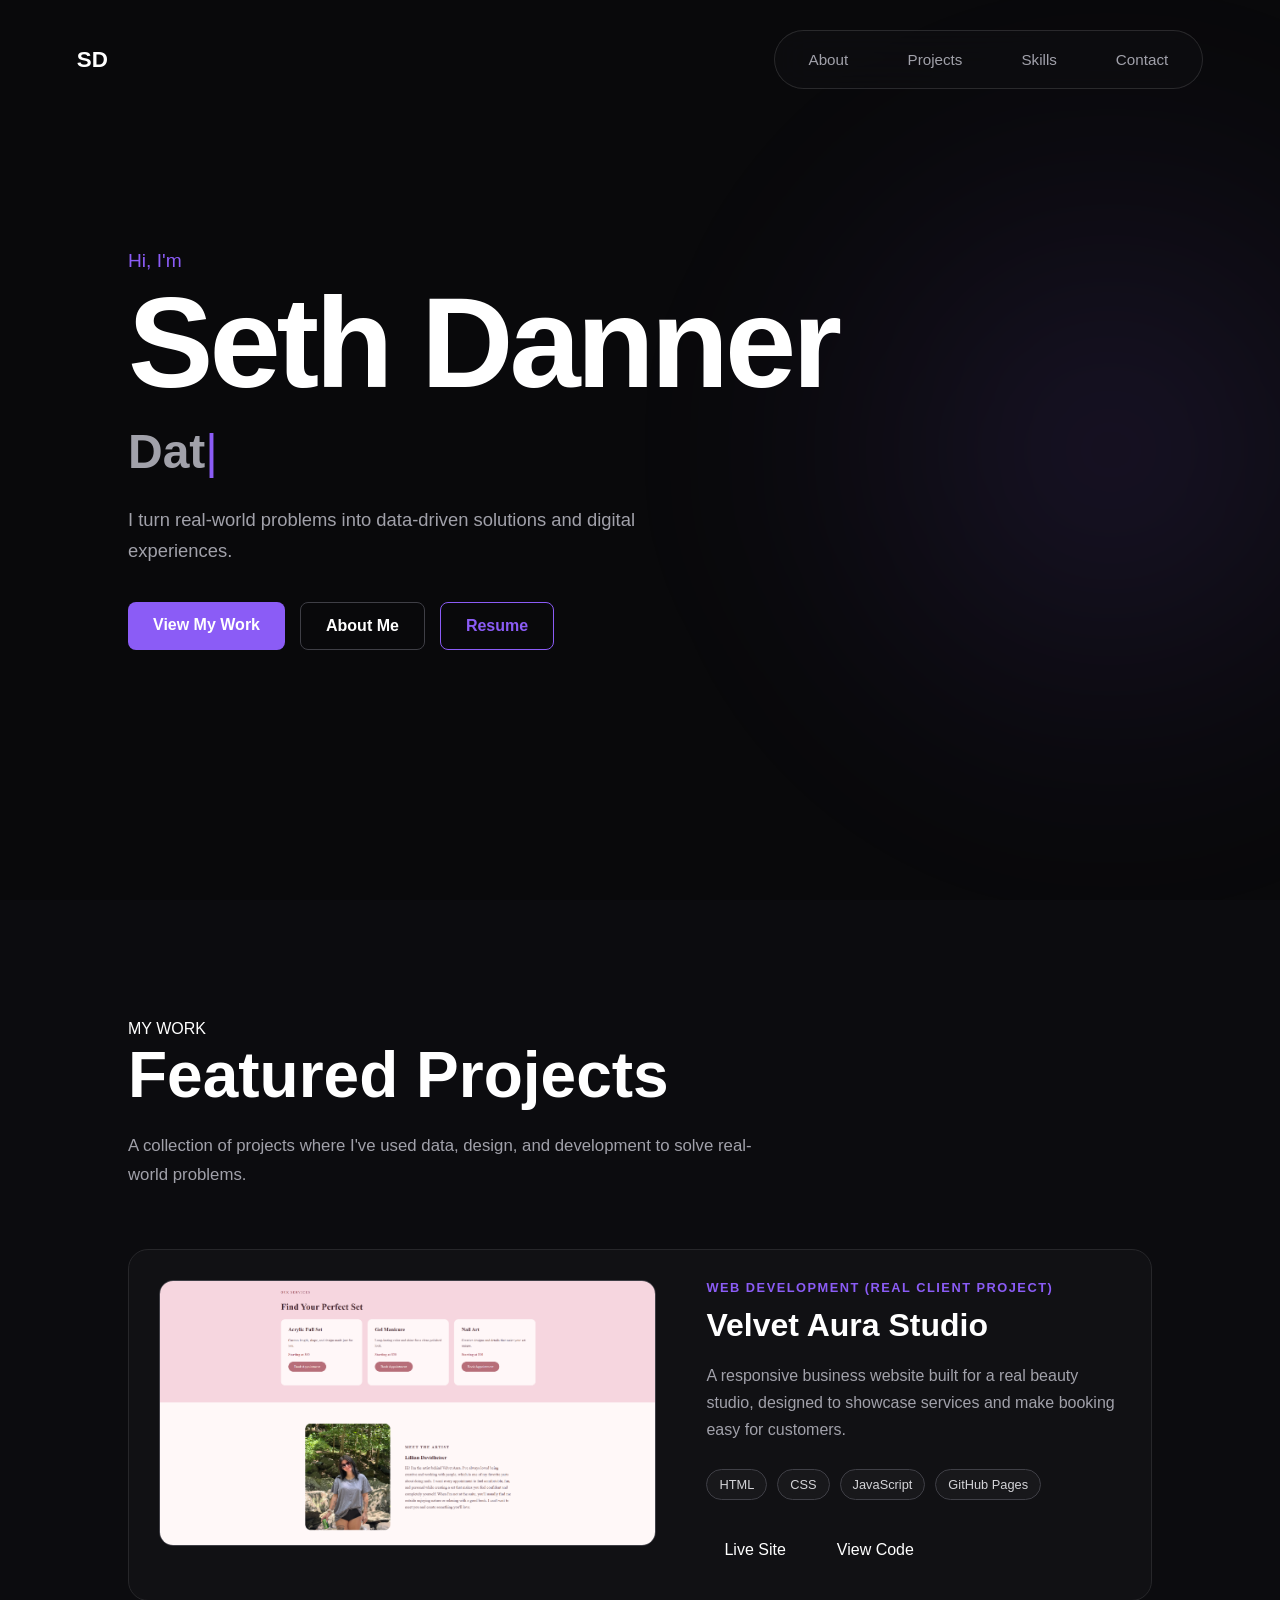
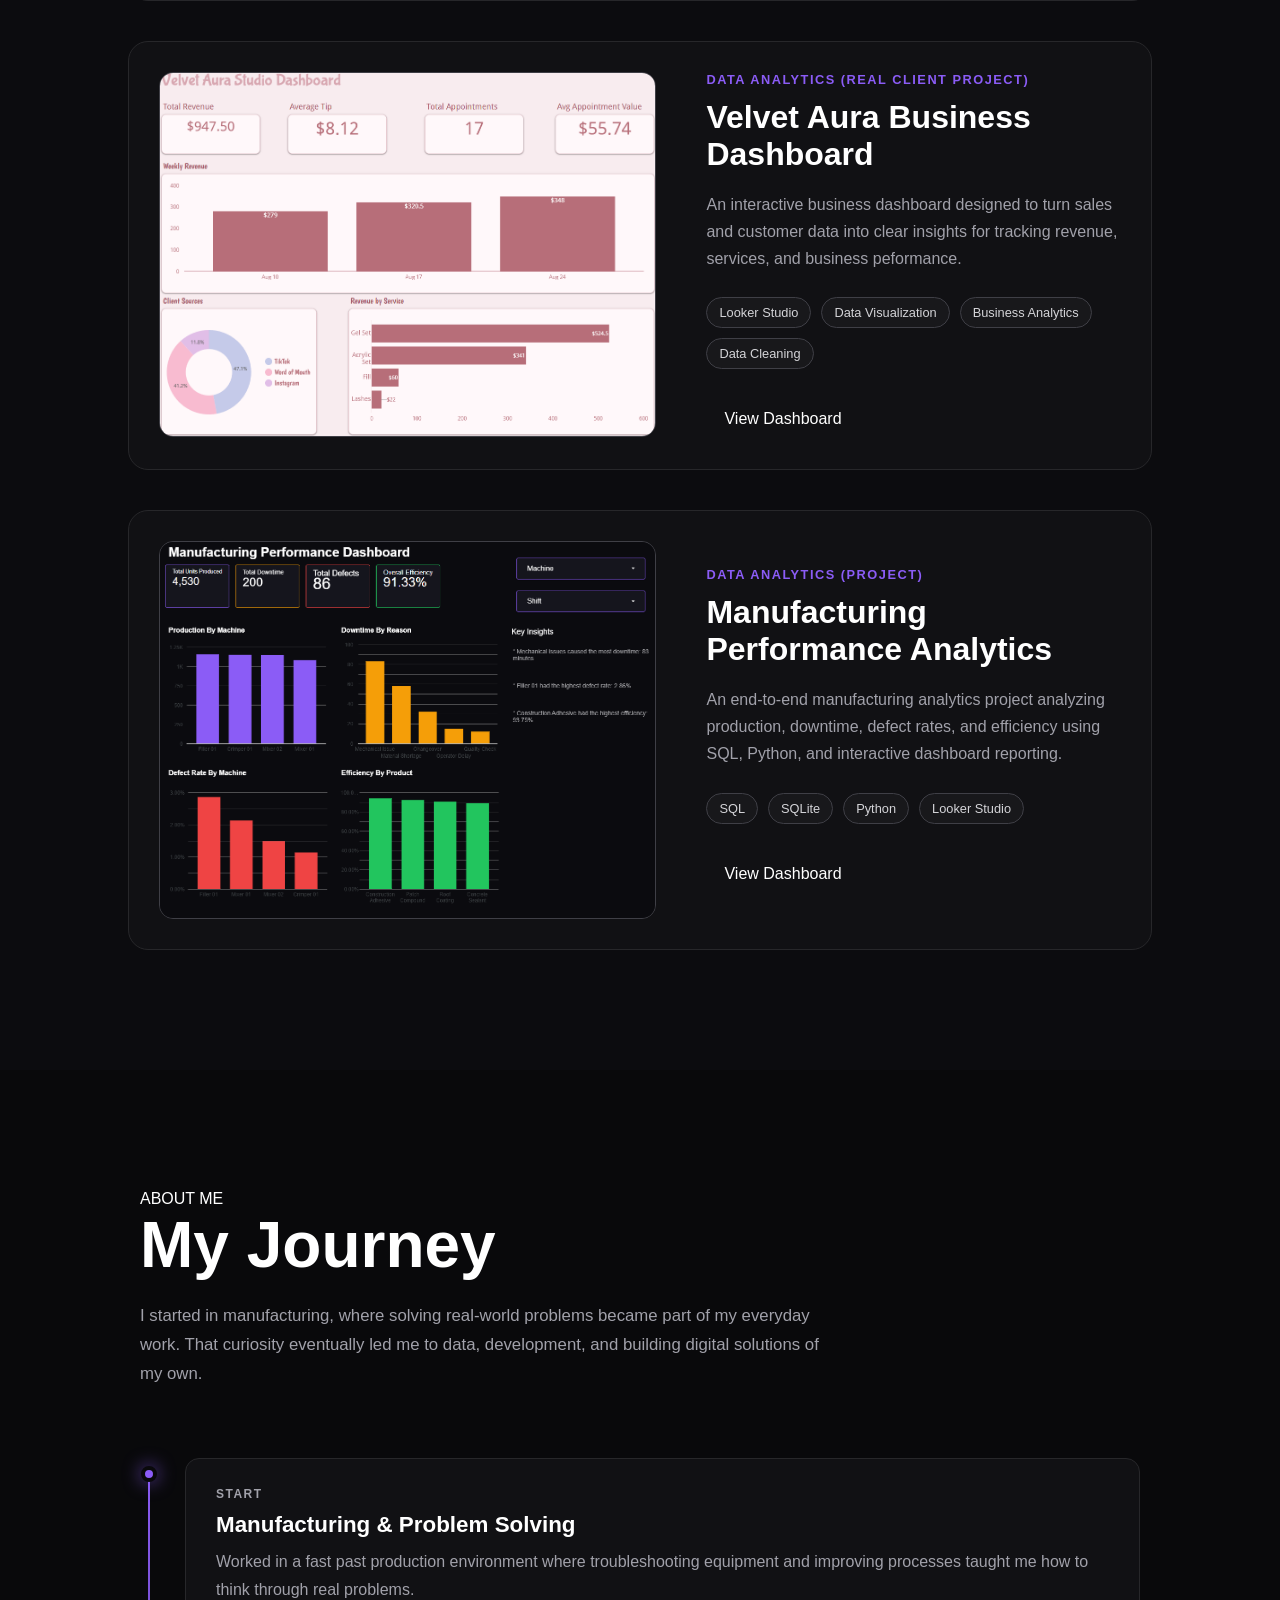
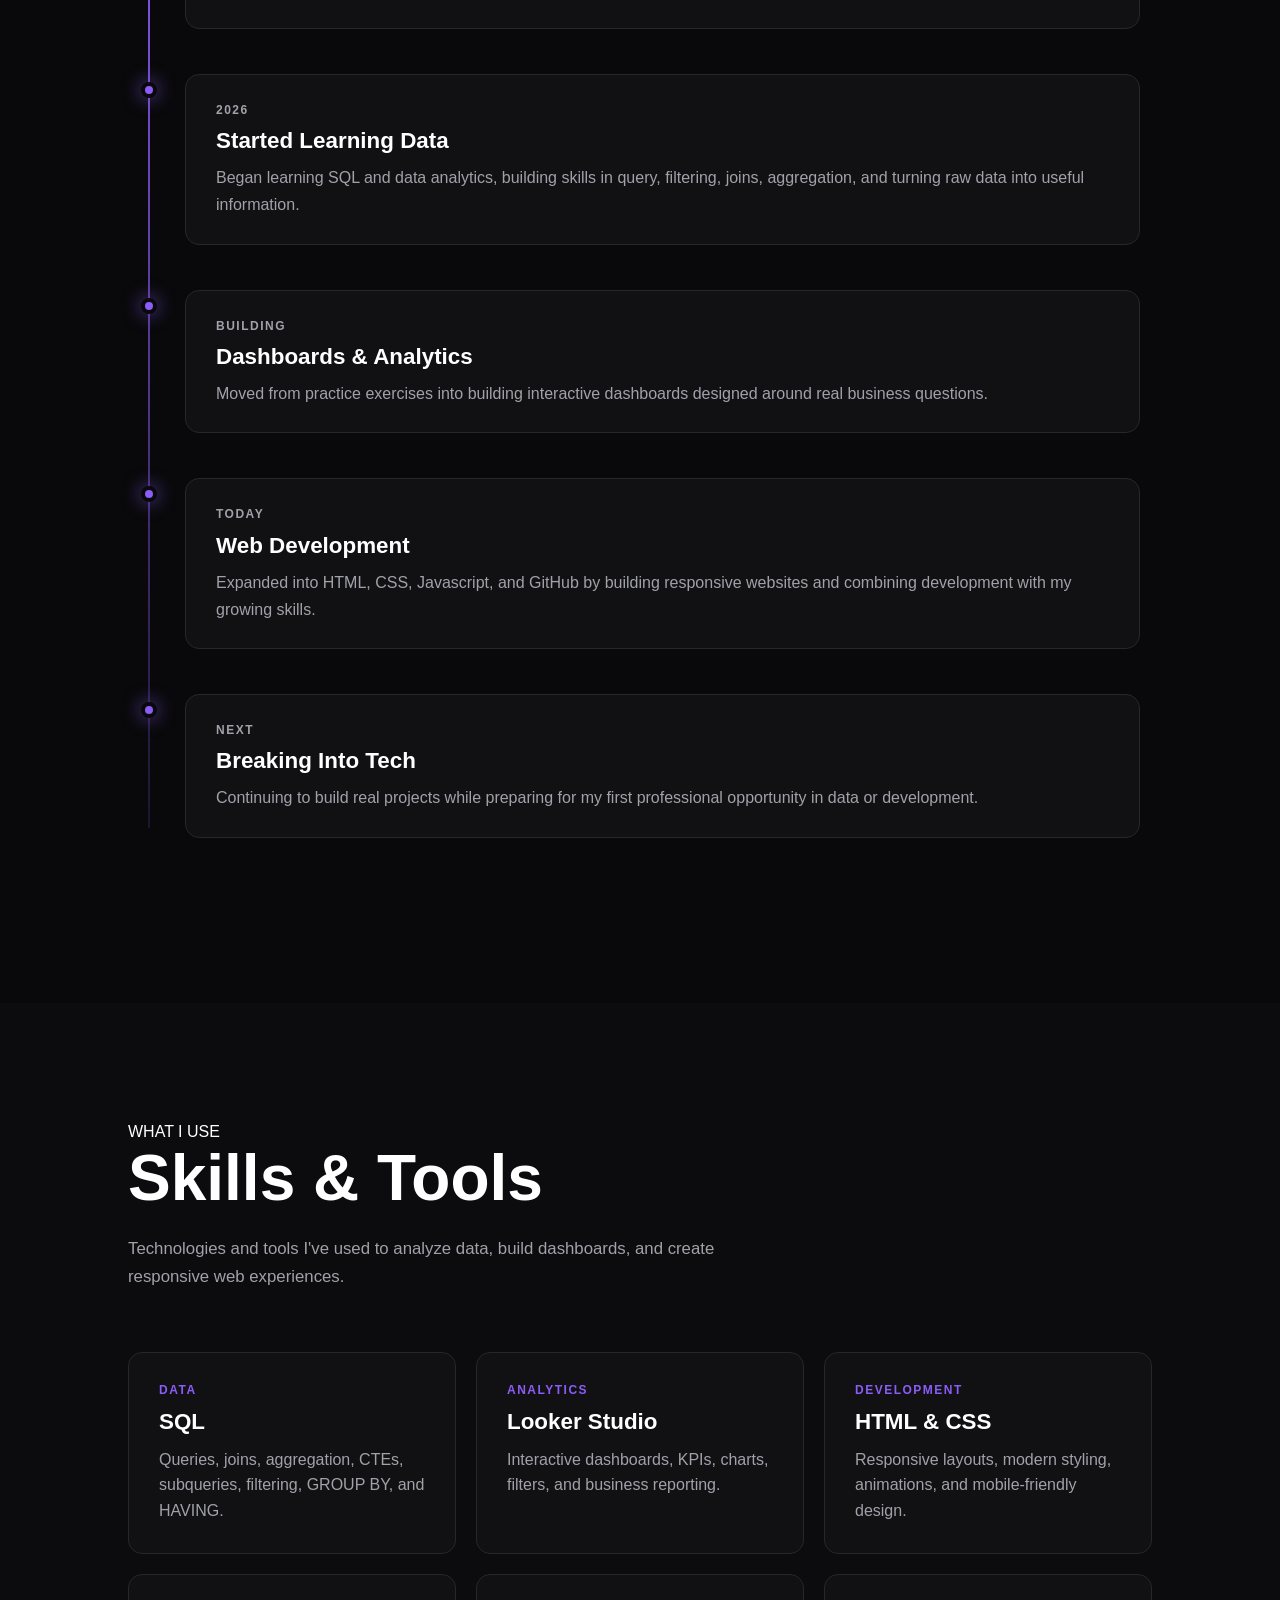
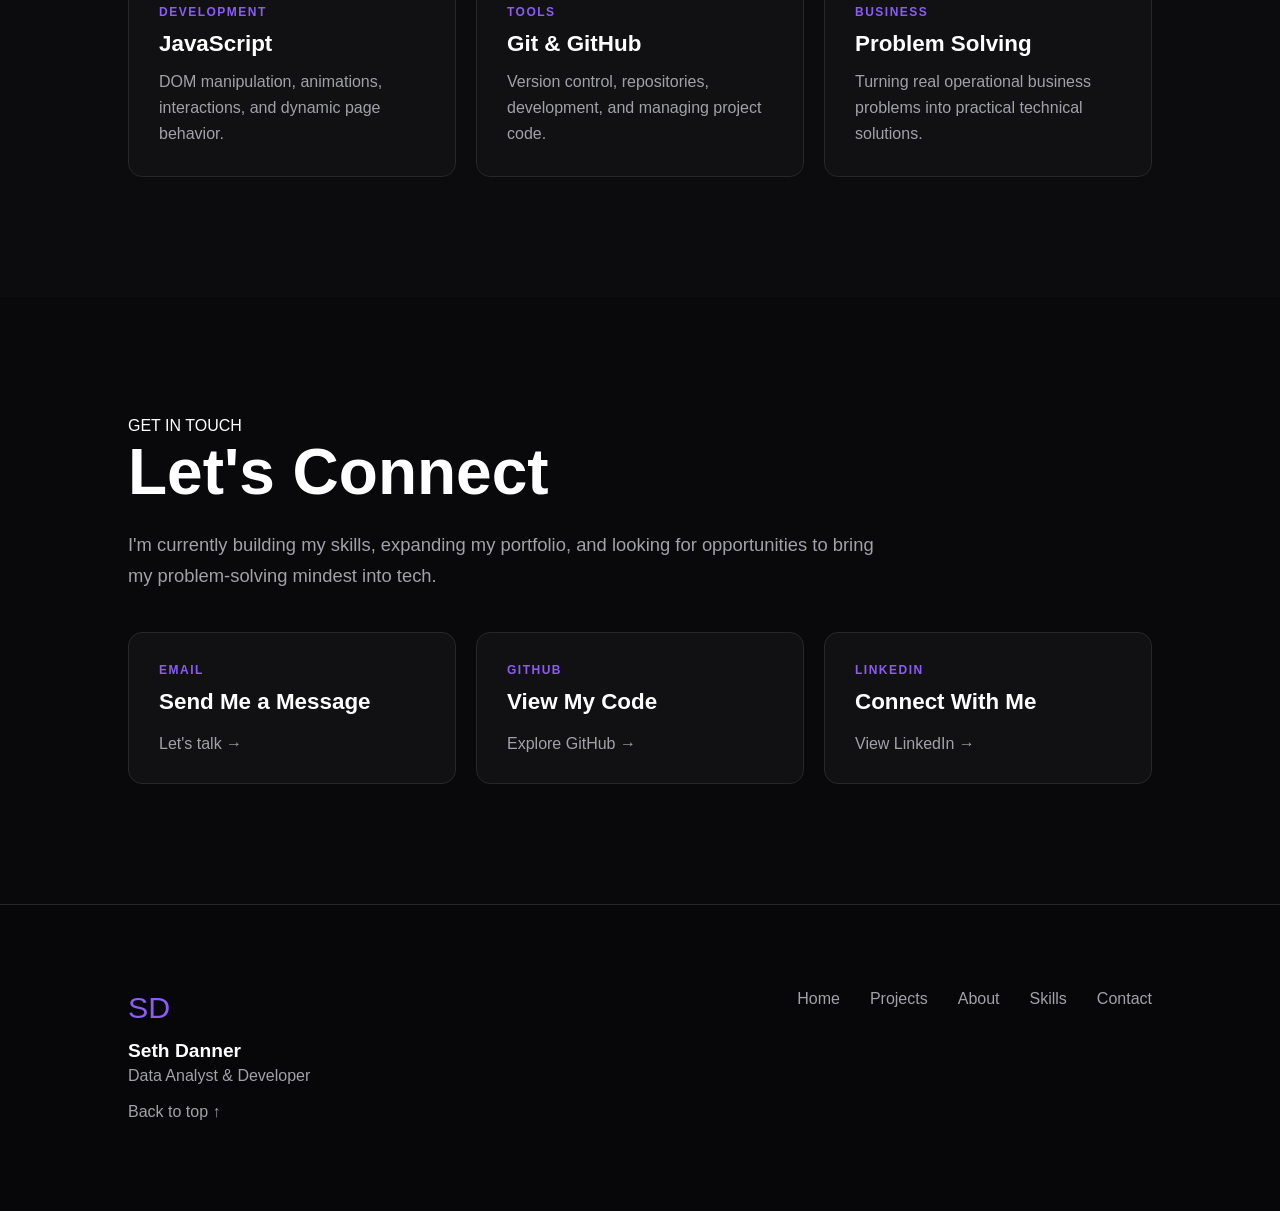
==== commit aec62e1c: "Add files via upload" ====
--- a/index.html
+++ b/index.html
@@ -104,6 +104,29 @@
                         </div>
                     </div>
                 </div>
+                 <div class="project-card">
+                    <div class="project-image">
+                        <img src="manufacturing-performance-dashboard.png" alt="Manufacturing Performance Dashboard">
+                    </div>
+                    <div class="project-info">
+                        <p class="project-type">DATA ANALYTICS (PROJECT)</p>
+                        <h3>Manufacturing Performance Analytics</h3>
+                        <p class="project-description">
+                            An end-to-end manufacturing analytics project analyzing production, 
+                            downtime, defect rates, and efficiency using SQL, Python, and 
+                            interactive dashboard reporting.
+                        </p>
+                        <div class="project-tech">
+                            <span>SQL</span>
+                            <span>SQLite</span>
+                            <span>Python</span>
+                            <span>Looker Studio</span>
+                        </div>
+                        <div class="project-links">
+                            <a href="https://datastudio.google.com/reporting/27dadc6b-5dd6-4924-b3a4-6fb1b6d36999" target="_blank">View Dashboard</a>
+                        </div>
+                    </div>
+                </div>
             </div>
         </section>
         <section class="about" id="about">
--- a/style.css
+++ b/style.css
@@ -75,8 +75,8 @@
     border-color: #8b5cf6;
 }
 .resume-btn {
-    color: white;
-    border: 1px solid #3f3f46;
+    color: #8b5cf6;
+    border: 1px solid #8b5cf6;
     padding: 14px 25px;
     border-radius: 8px;
     text-decoration: none;
@@ -231,7 +231,8 @@
     border-radius: 20px;
 }
 .project-image {
-    min-height: 380px;
+    min-height: 0;
+    align-self: start;
     background: linear-gradient(
         135deg,
         #18181b,
@@ -290,8 +291,8 @@
 }
 .project-image img {
     width:100%;
-    height: 100%;
-    object-fit: cover;
+    height: auto;
+    object-fit: contain;
     display: block;
     transition: transform 0.5s ease;
 }
@@ -649,24 +650,28 @@
     }
     .hero-buttons {
         display: grid;
-        grid-template-columns: 1fr 1fr;
+        grid-template-columns: auto auto;
         gap: 12px;
-    }
-    .primary-btn,
-    .secondary-btn {
-        width: 100%;
-        padding: 14px 10px;
-        font-size: 1rem;
-        text-align: center;
-    }
-    .resume-btn {
+        justify-content: start;
+    }
+    .hero-buttons .primary-btn,
+    .hero-buttons .secondary-btn {
+        width: auto !important;
+        padding: 10px 18px !important;
+        font-size: 0.9rem !important;
+    }
+    .hero-buttons .resume-btn {
         grid-column: 1 / -1;
-        border: none;
-        padding: 8px 0;
-        width: fit-content;
-        font-size: 1rem;
+        width: auto !important;
+        justify-self: start;
+        padding: 9px 16px !important;
+        font-size: 0.9rem !important;
         color: #8b5cf6;
-    }
+        background: transparent;
+        border: 1px solid #8b5cf6 !important;
+        border-radius: 8px;
+    }
+
 
 }
 @media (max-width: 950px) and (orientation: landscape) {
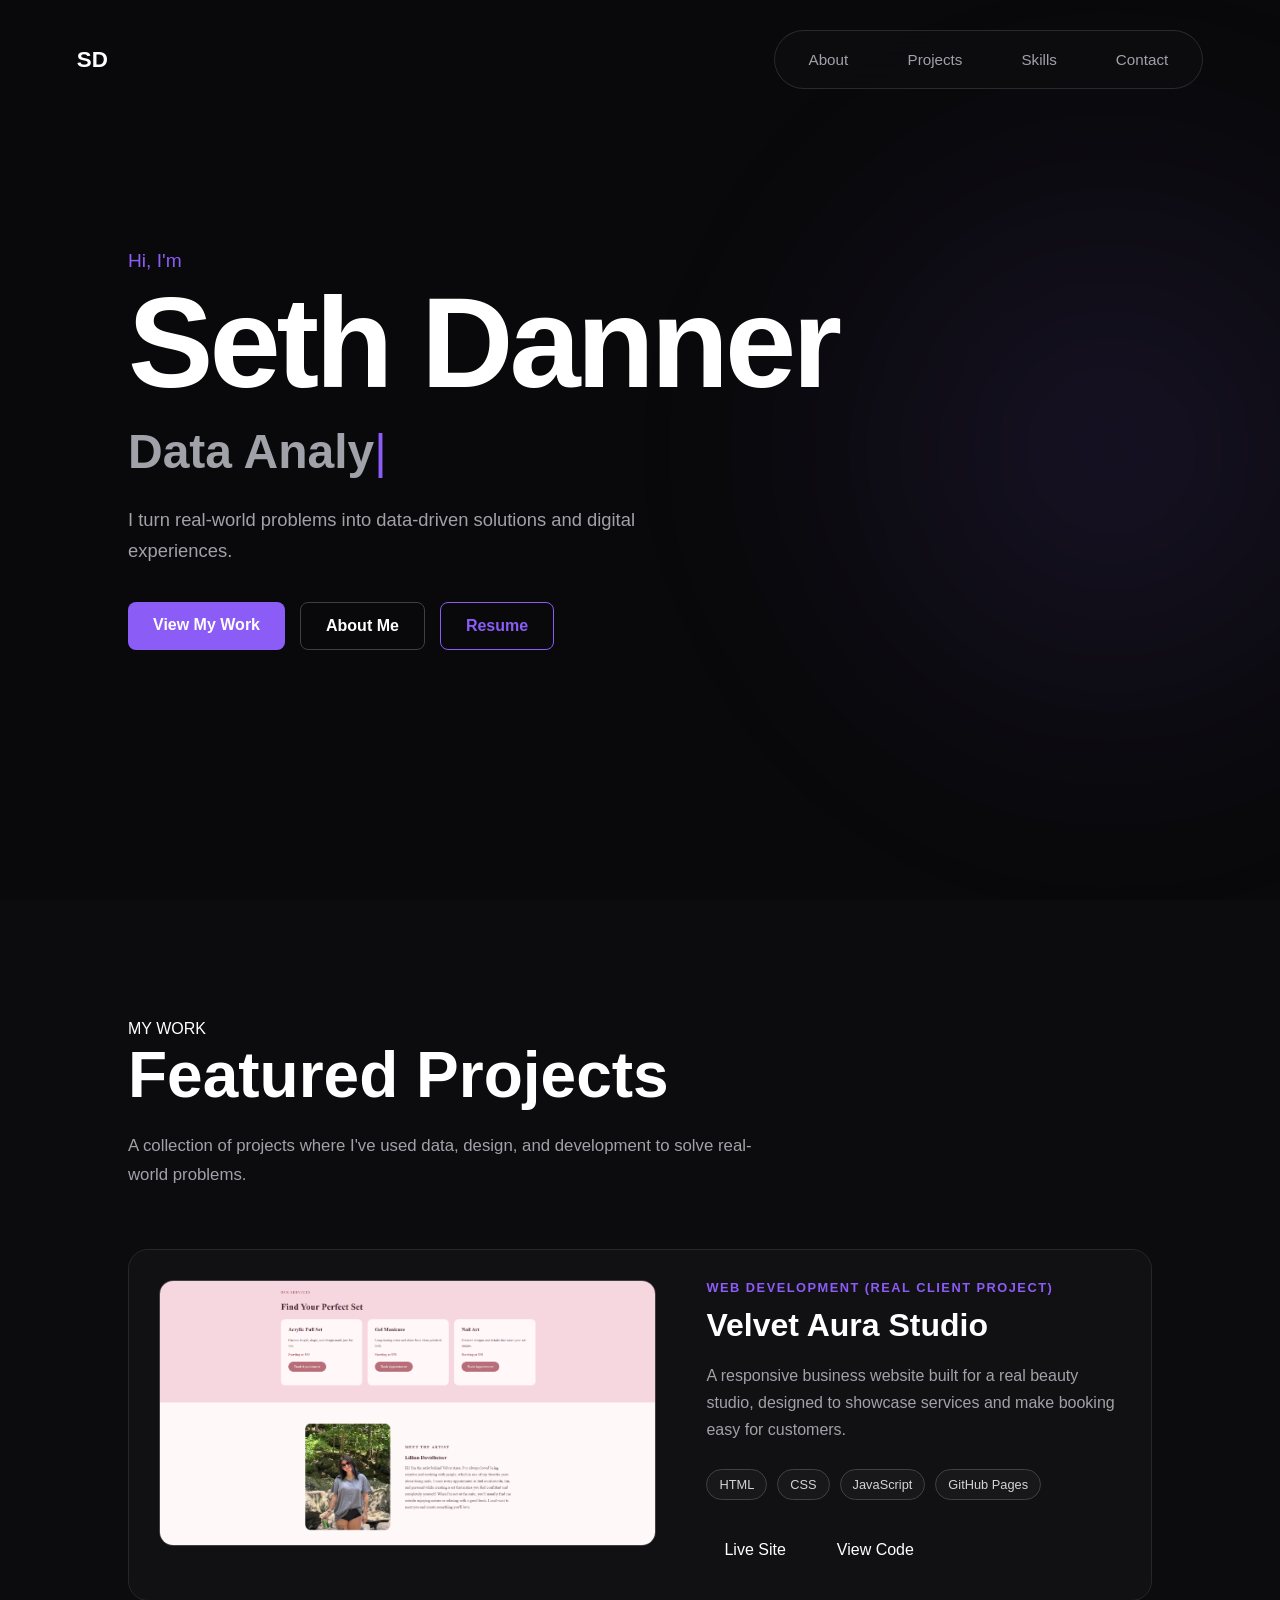
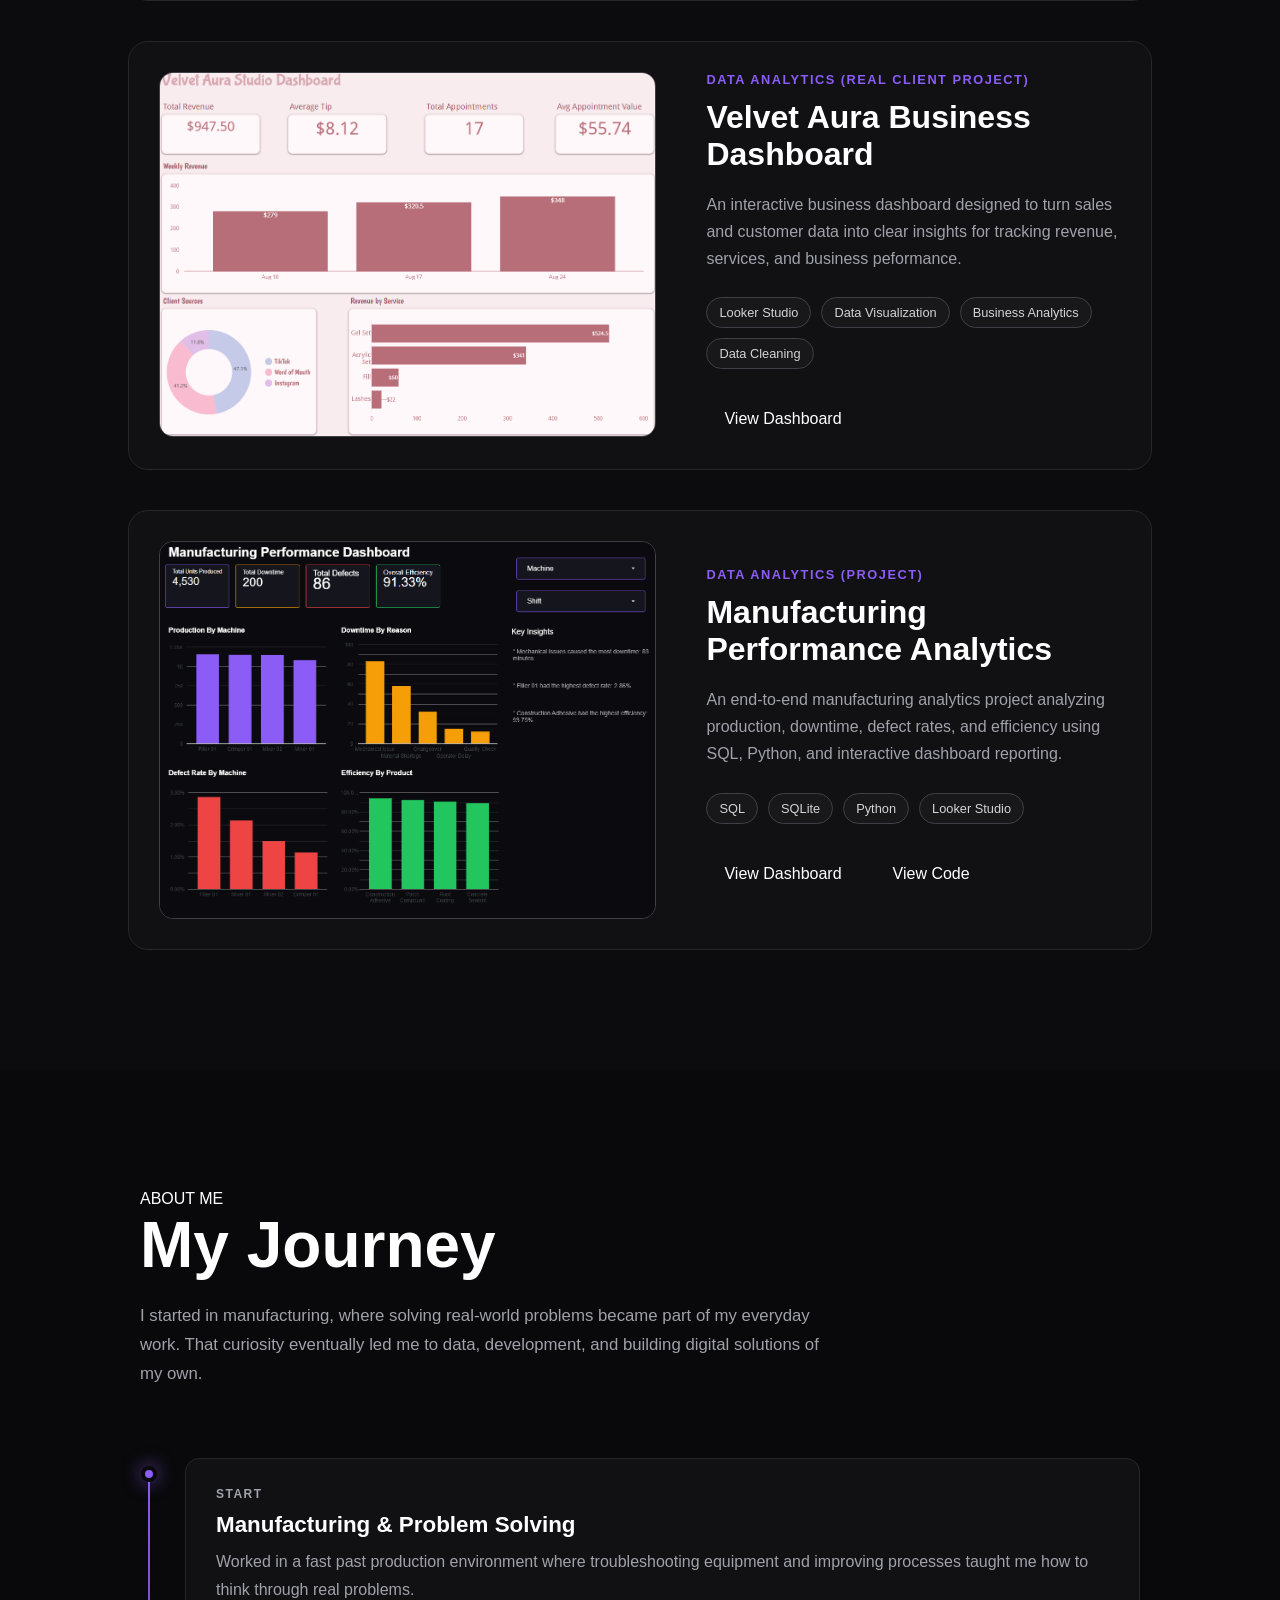
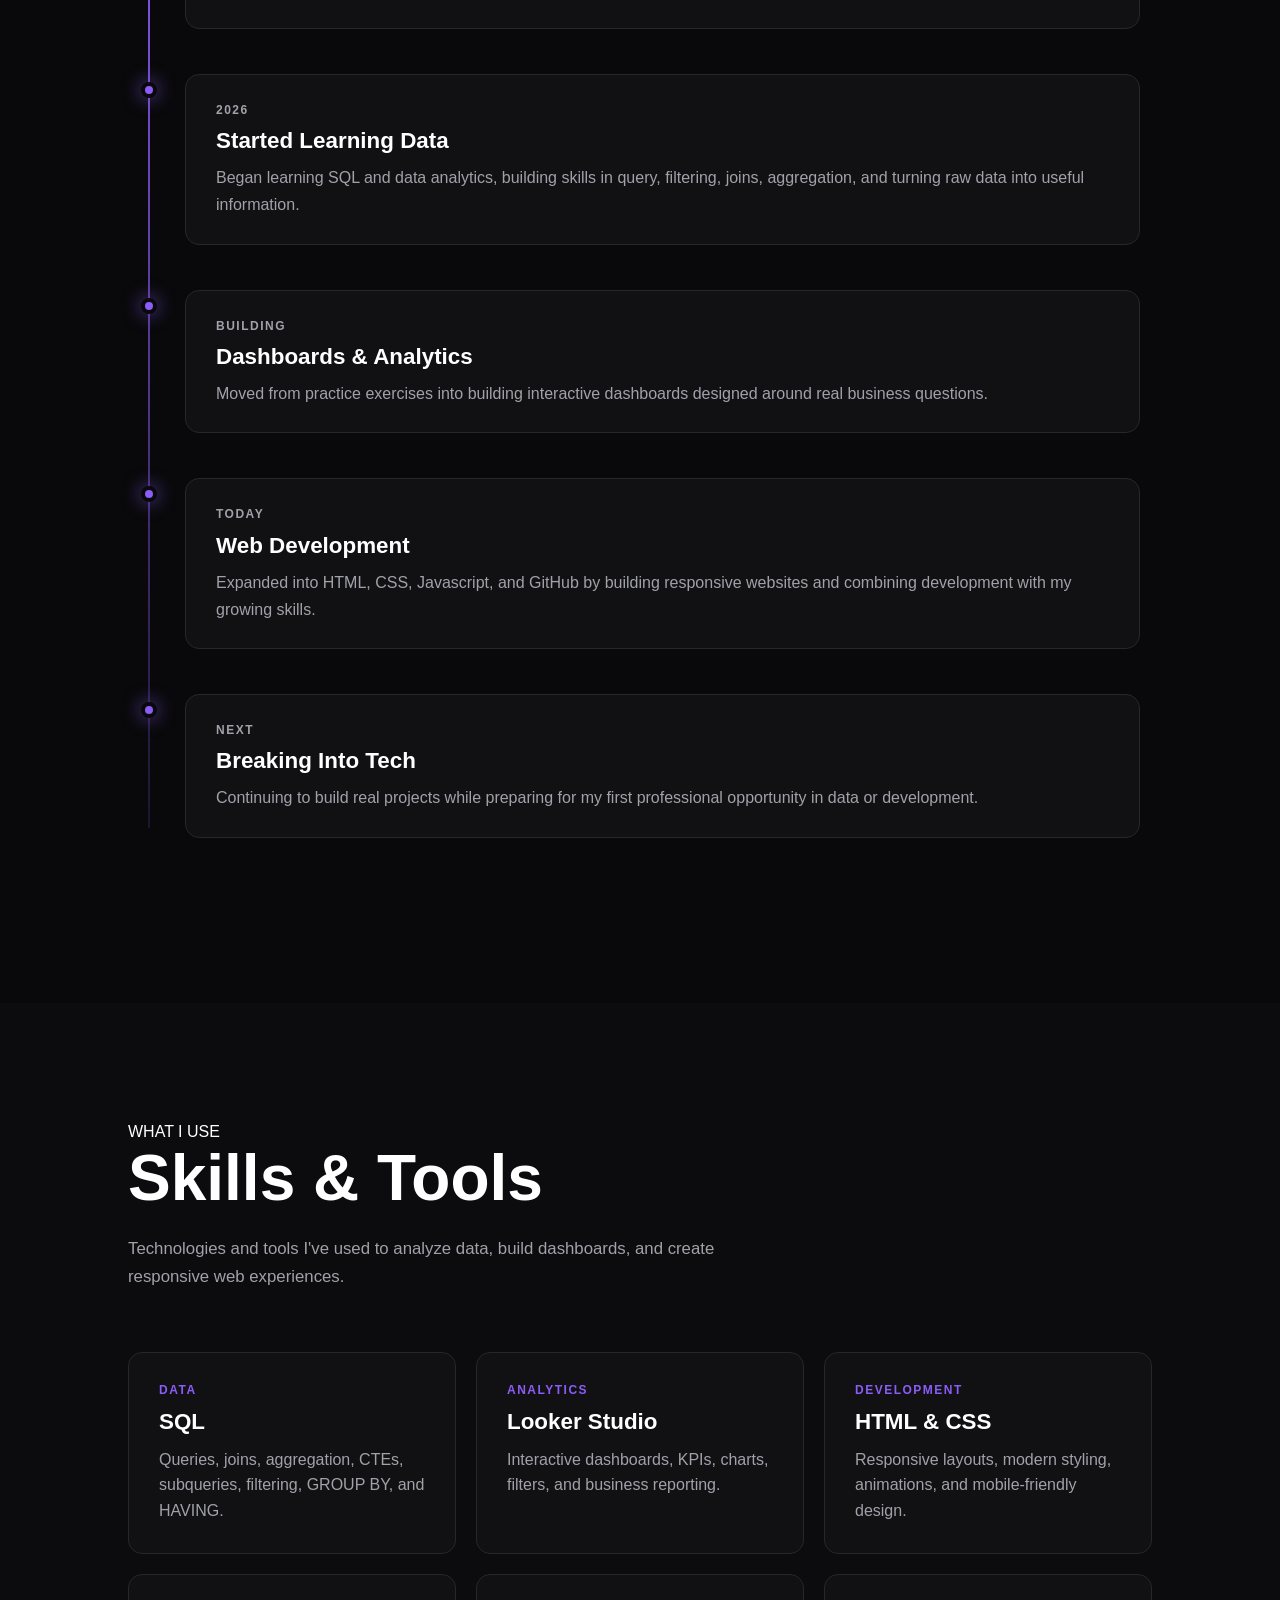
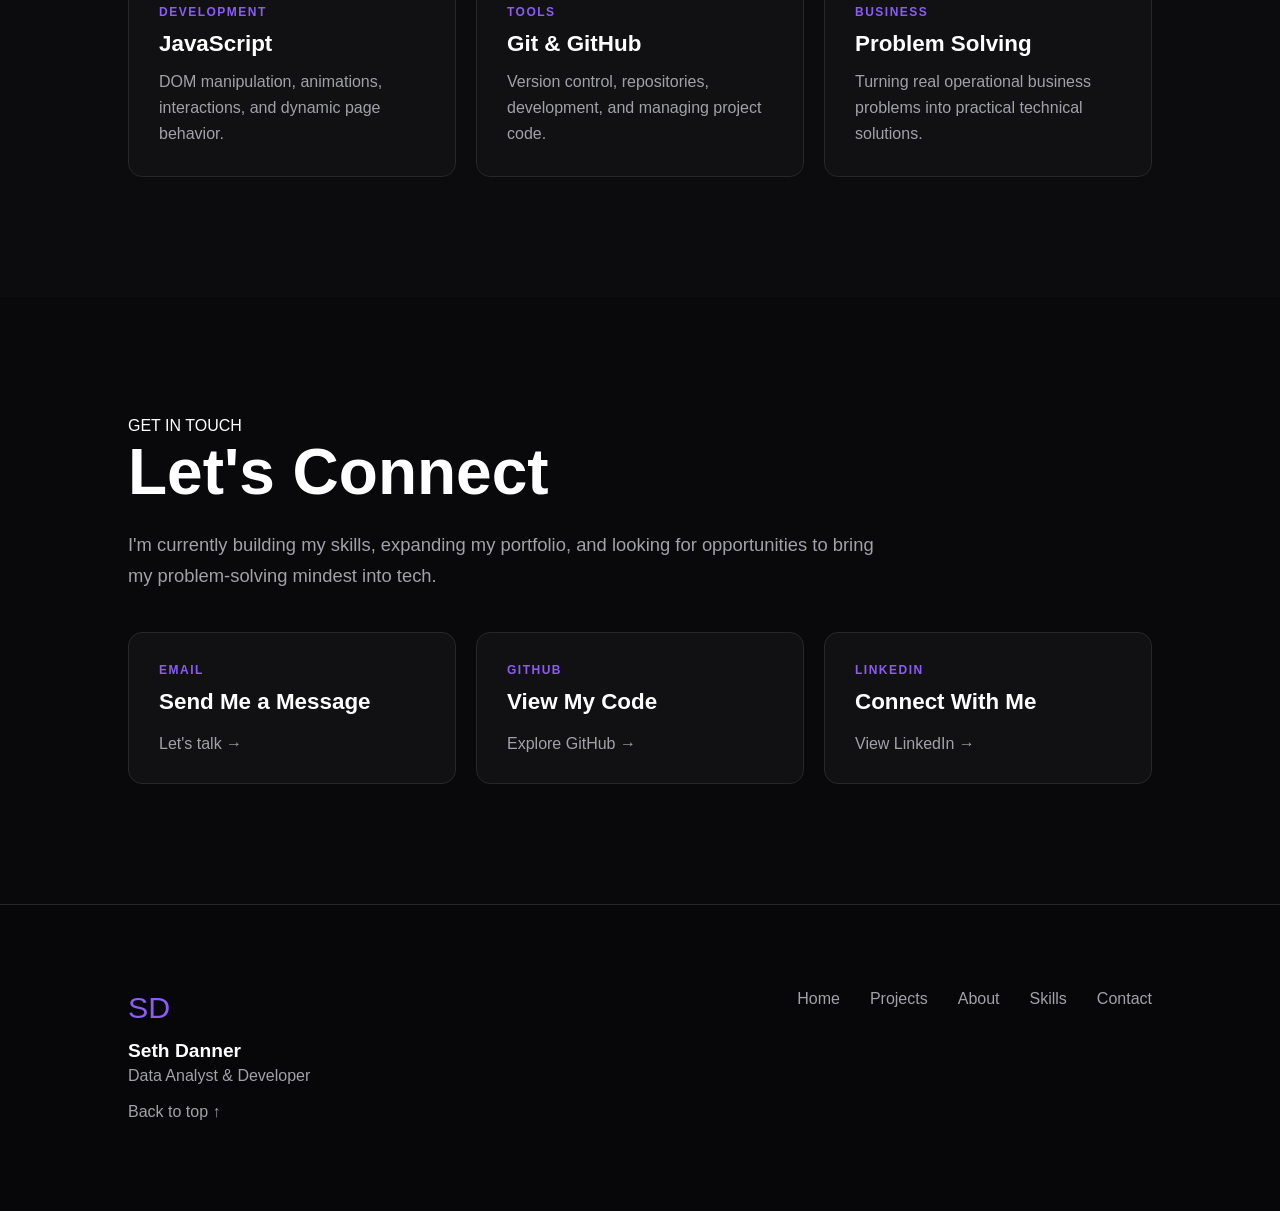
==== commit 25aa797b: "Add files via upload" ====
--- a/index.html
+++ b/index.html
@@ -124,6 +124,7 @@
                         </div>
                         <div class="project-links">
                             <a href="https://datastudio.google.com/reporting/27dadc6b-5dd6-4924-b3a4-6fb1b6d36999" target="_blank">View Dashboard</a>
+                            <a href="https://github.com/sethdanner-8/manufacturing-analytics" target="_blank">View Code</a>
                         </div>
                     </div>
                 </div>
